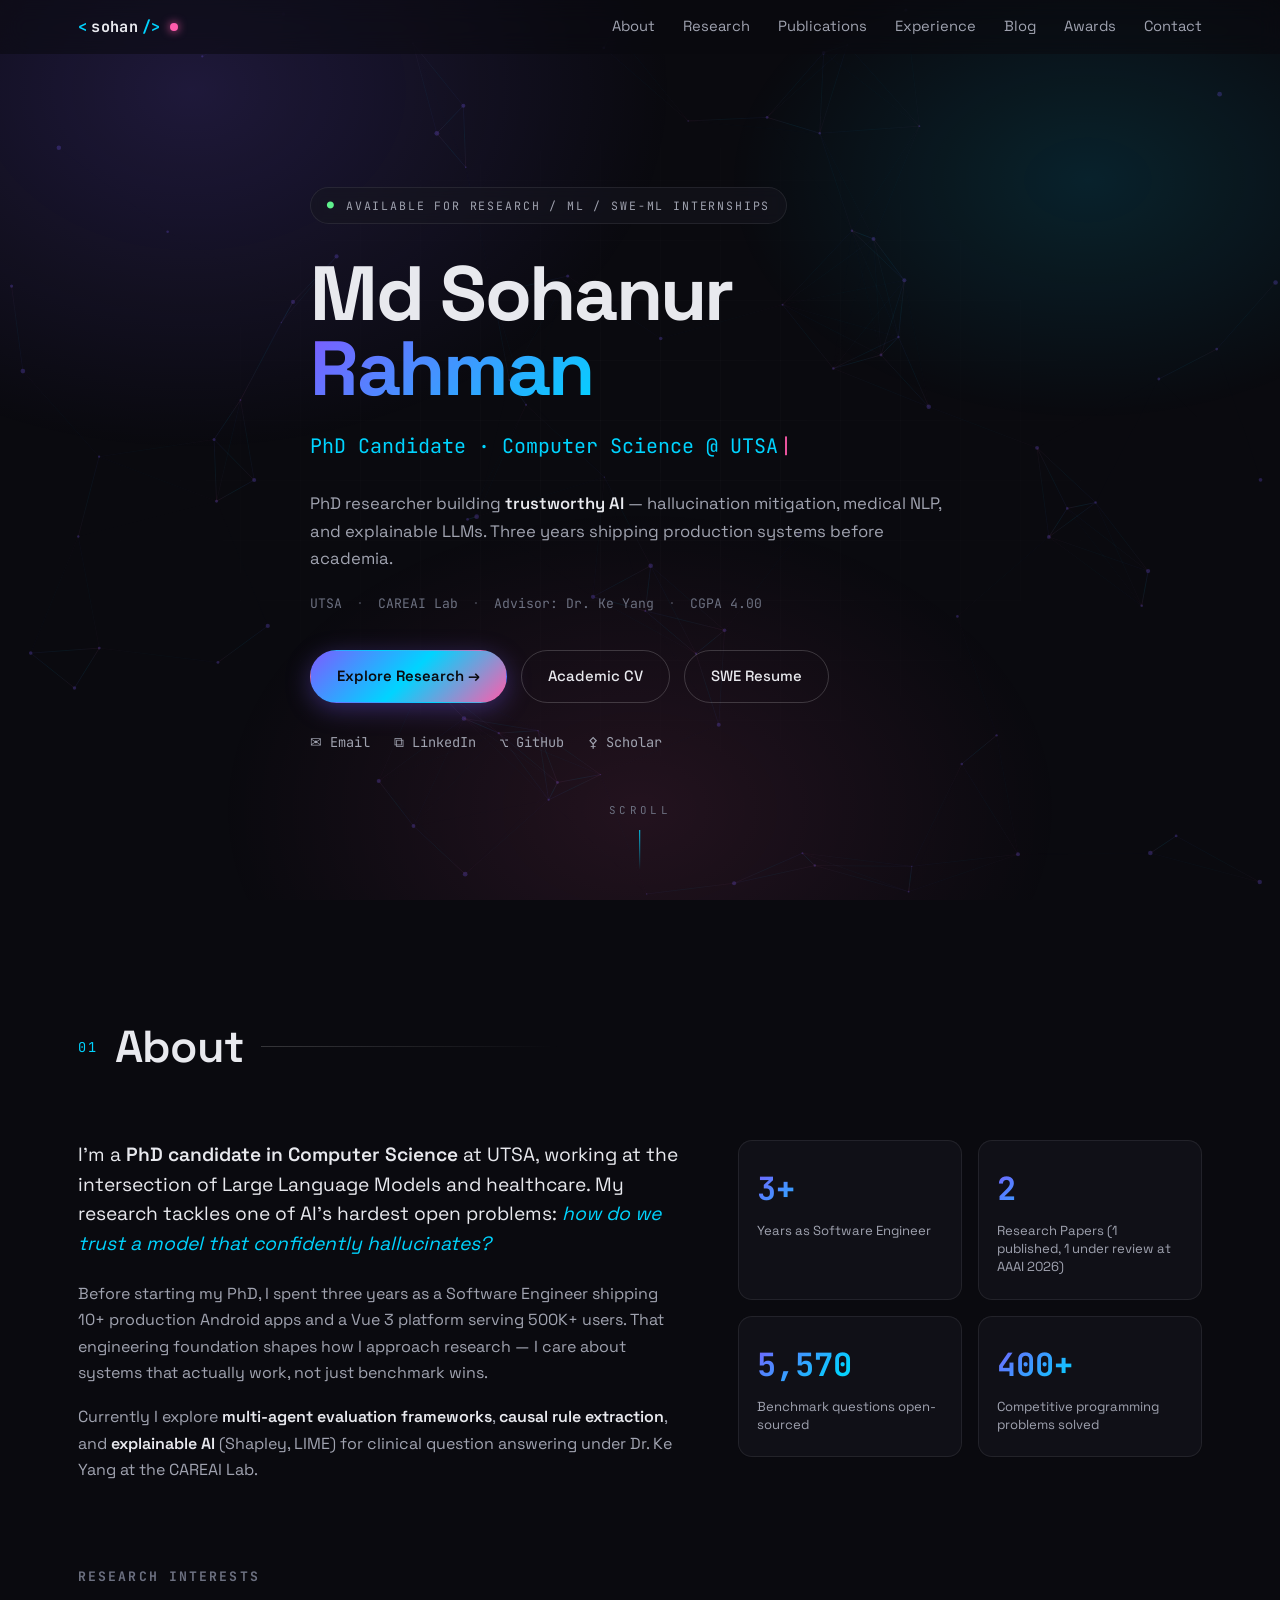
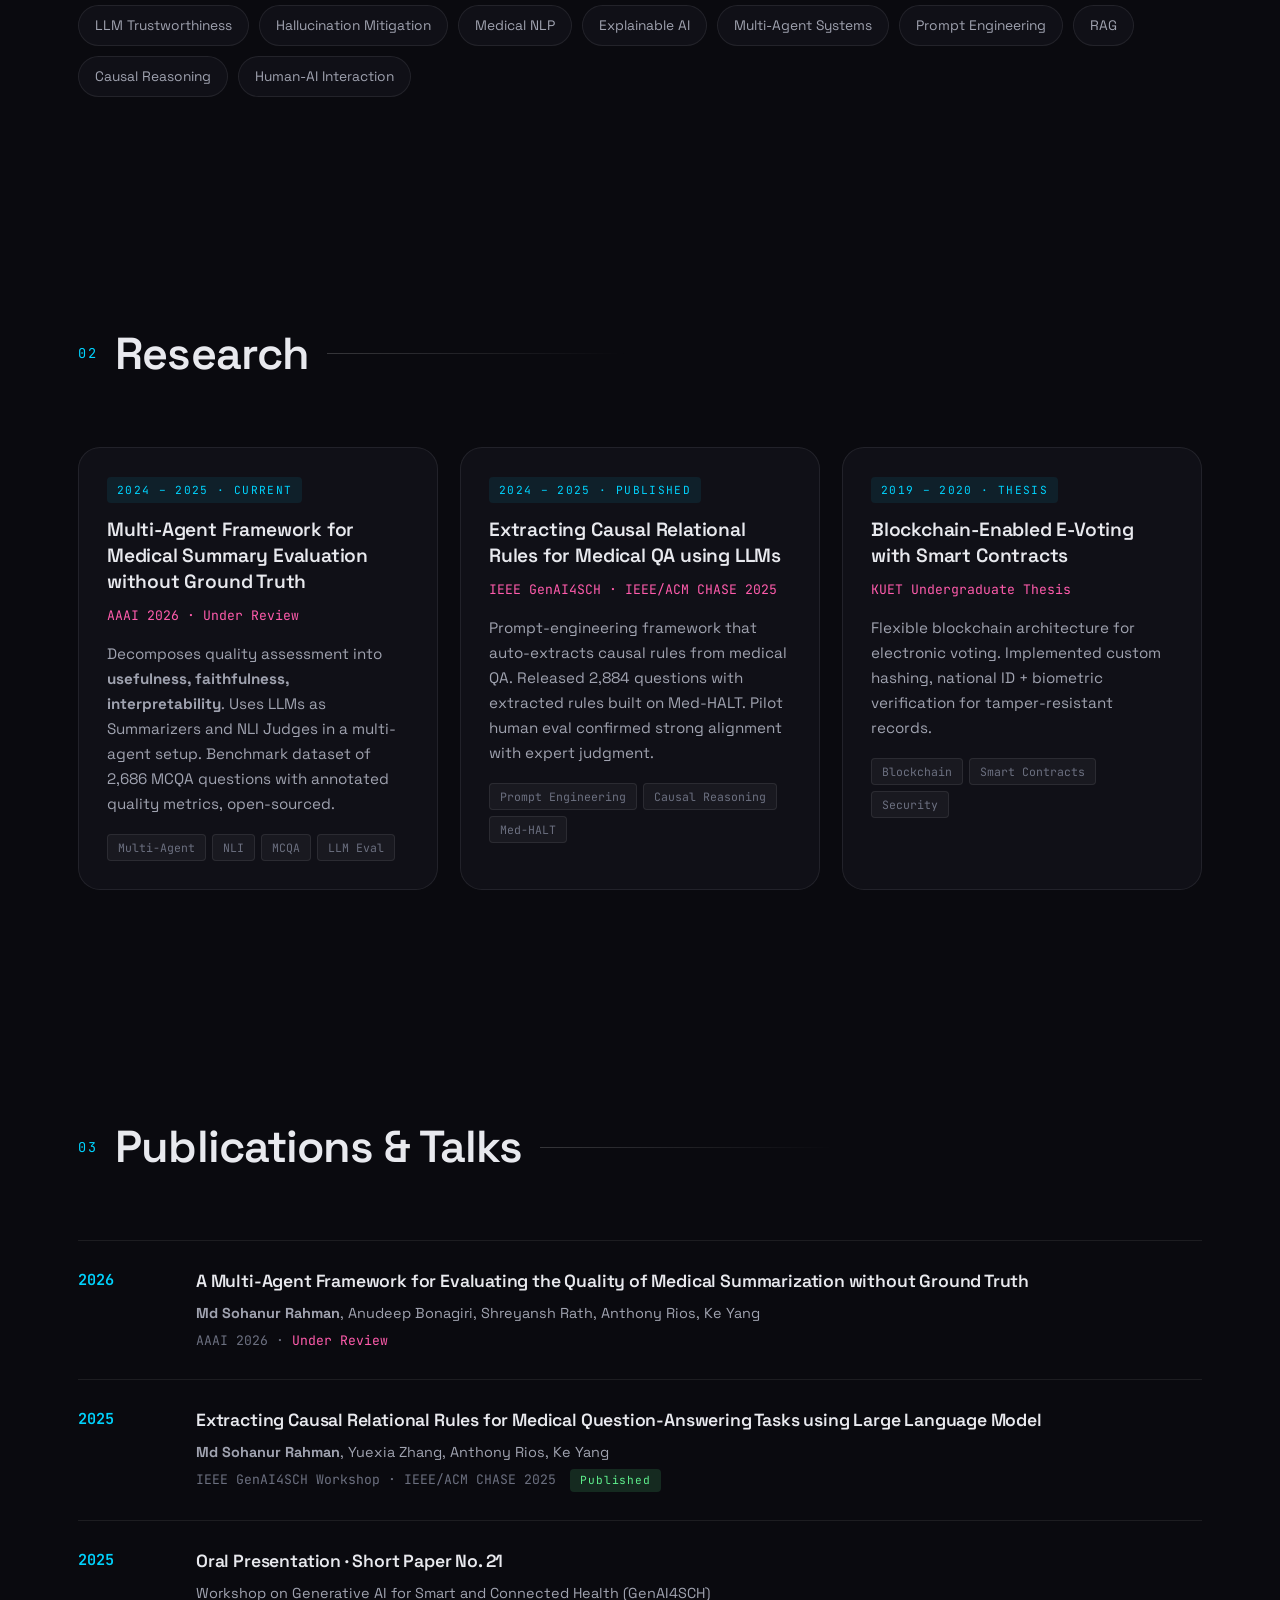
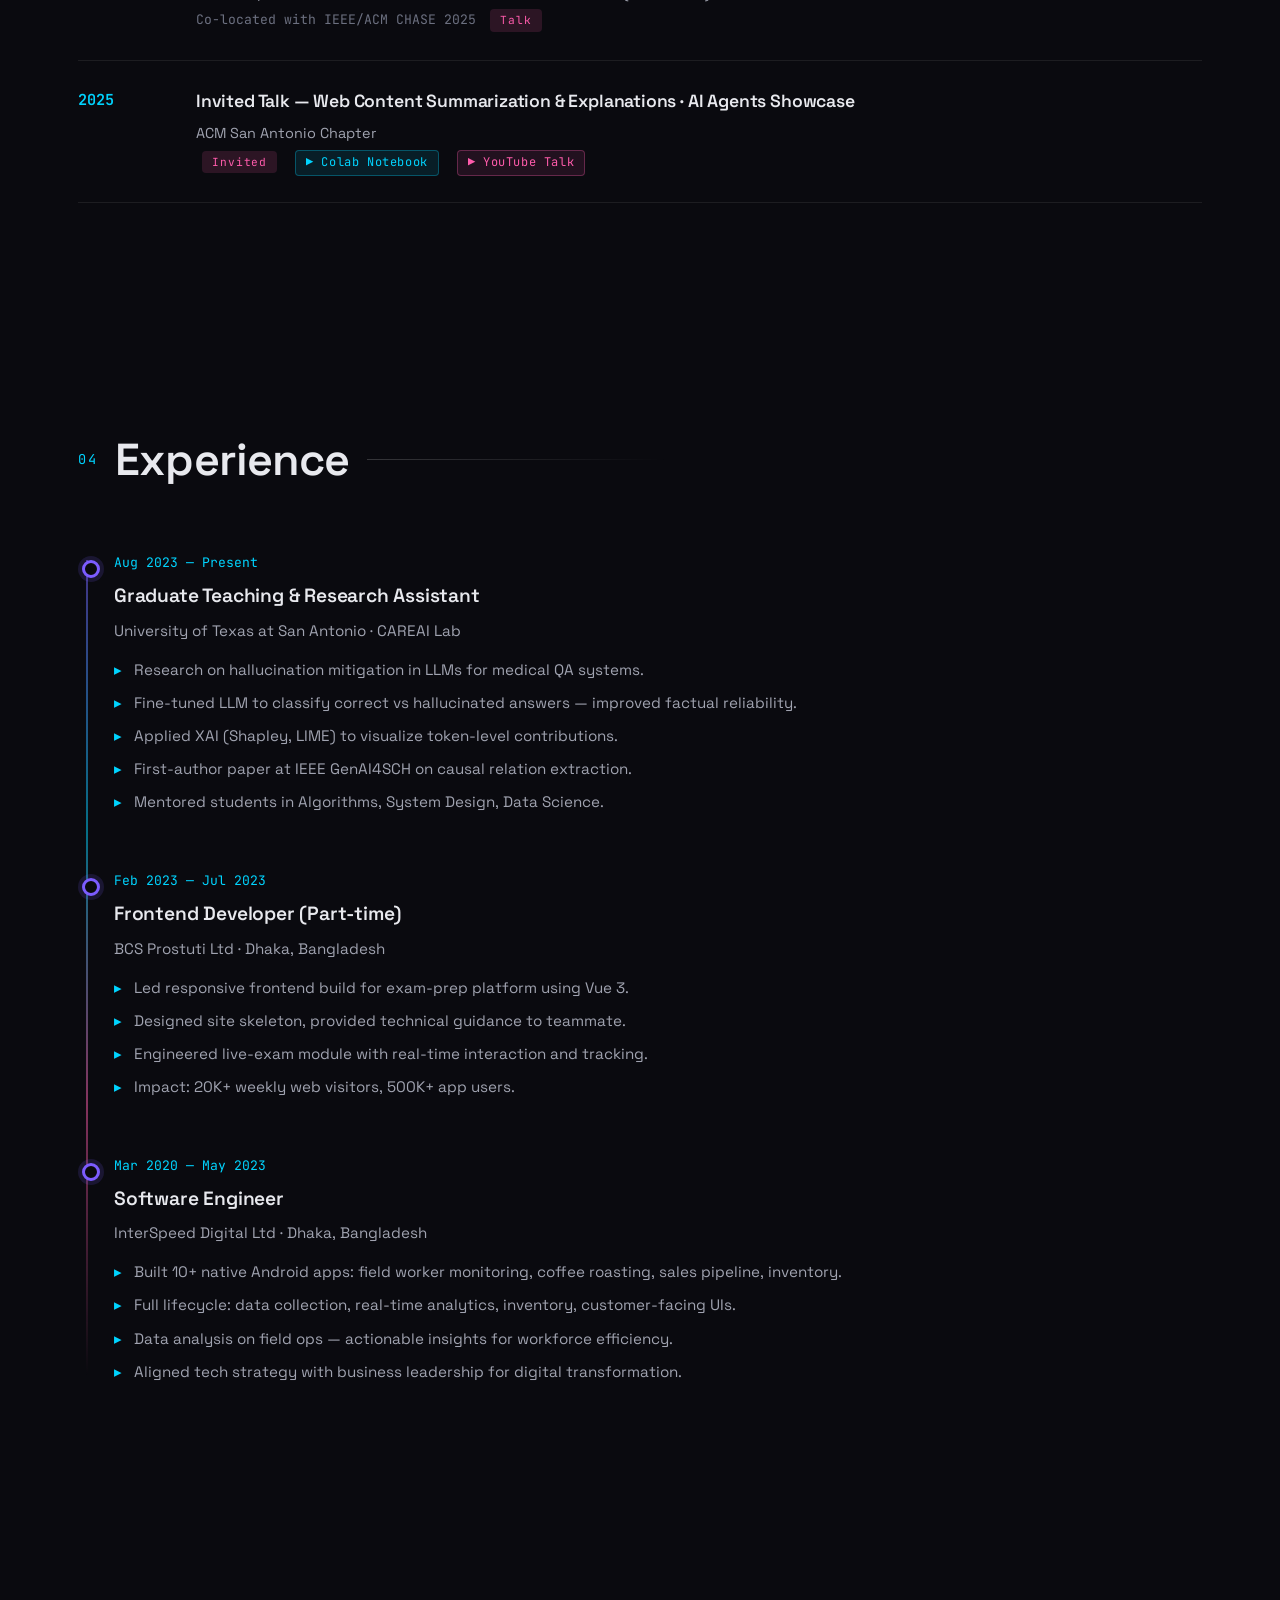
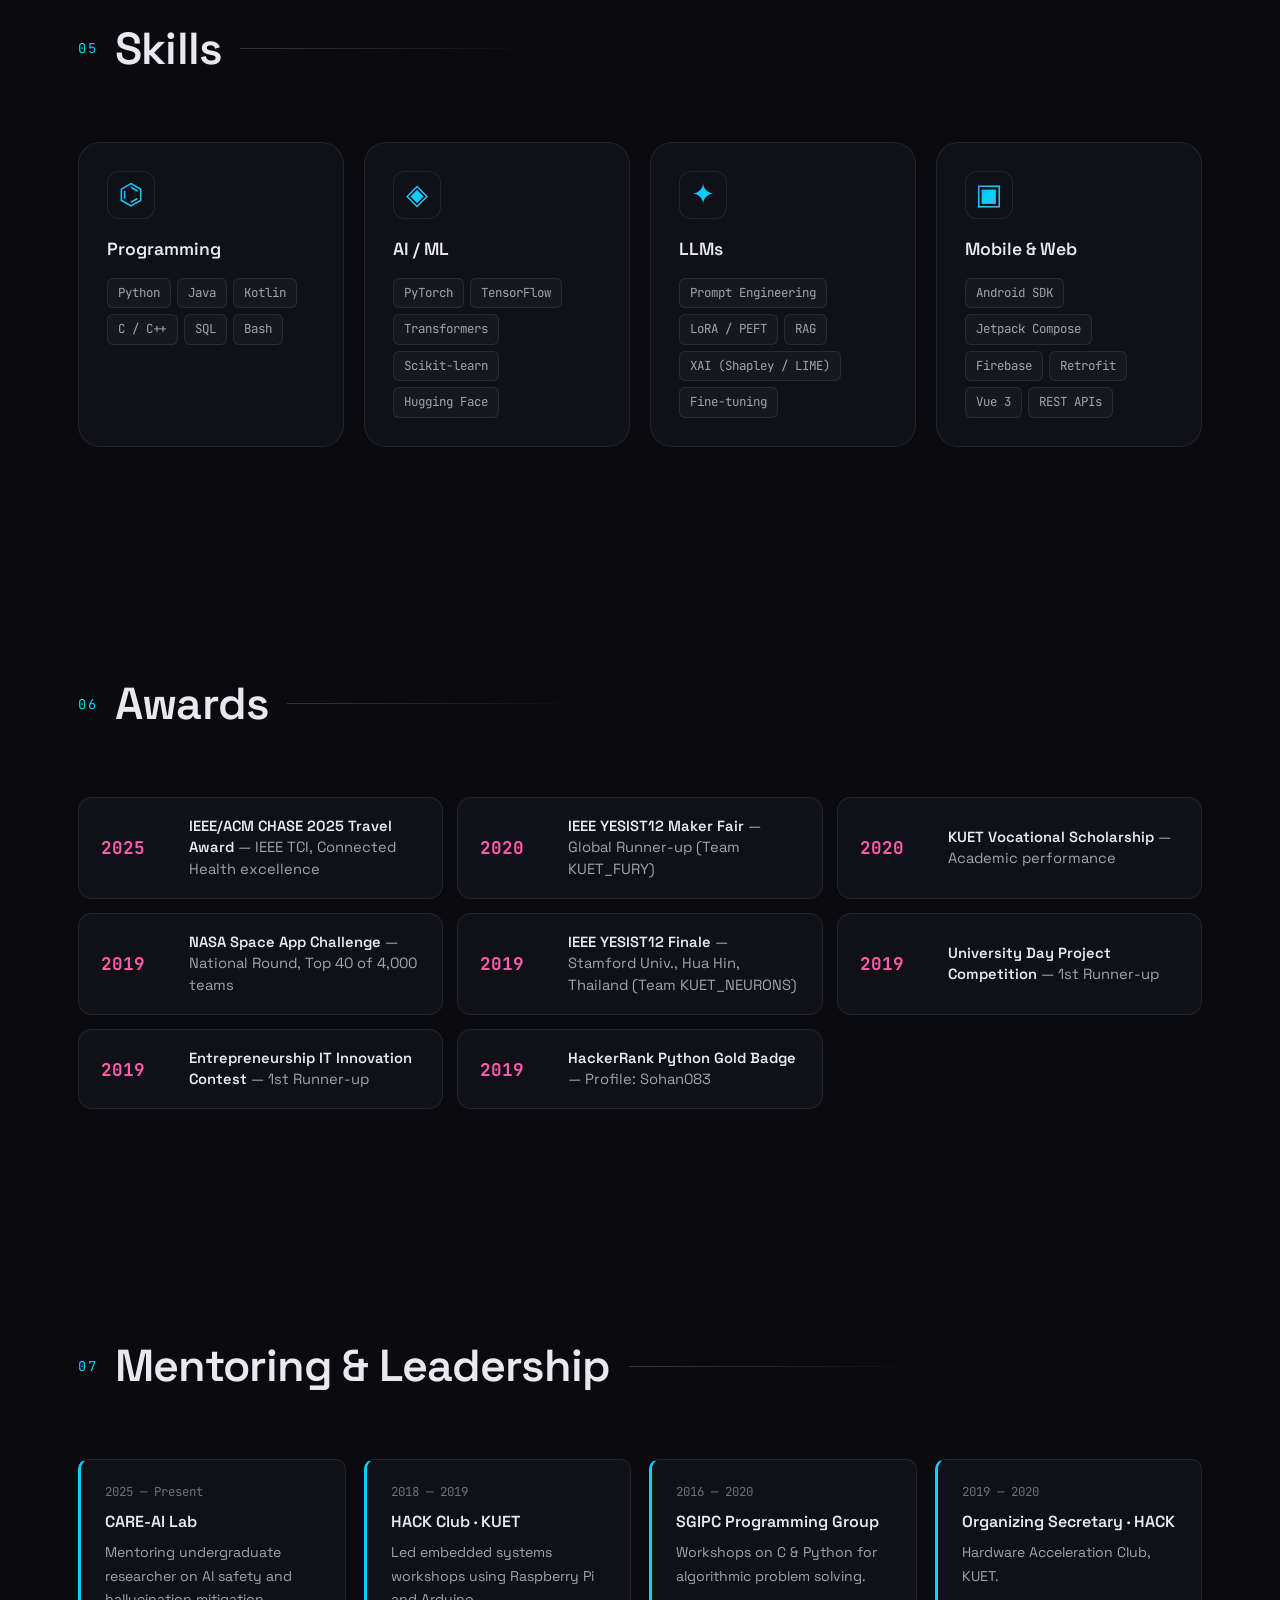
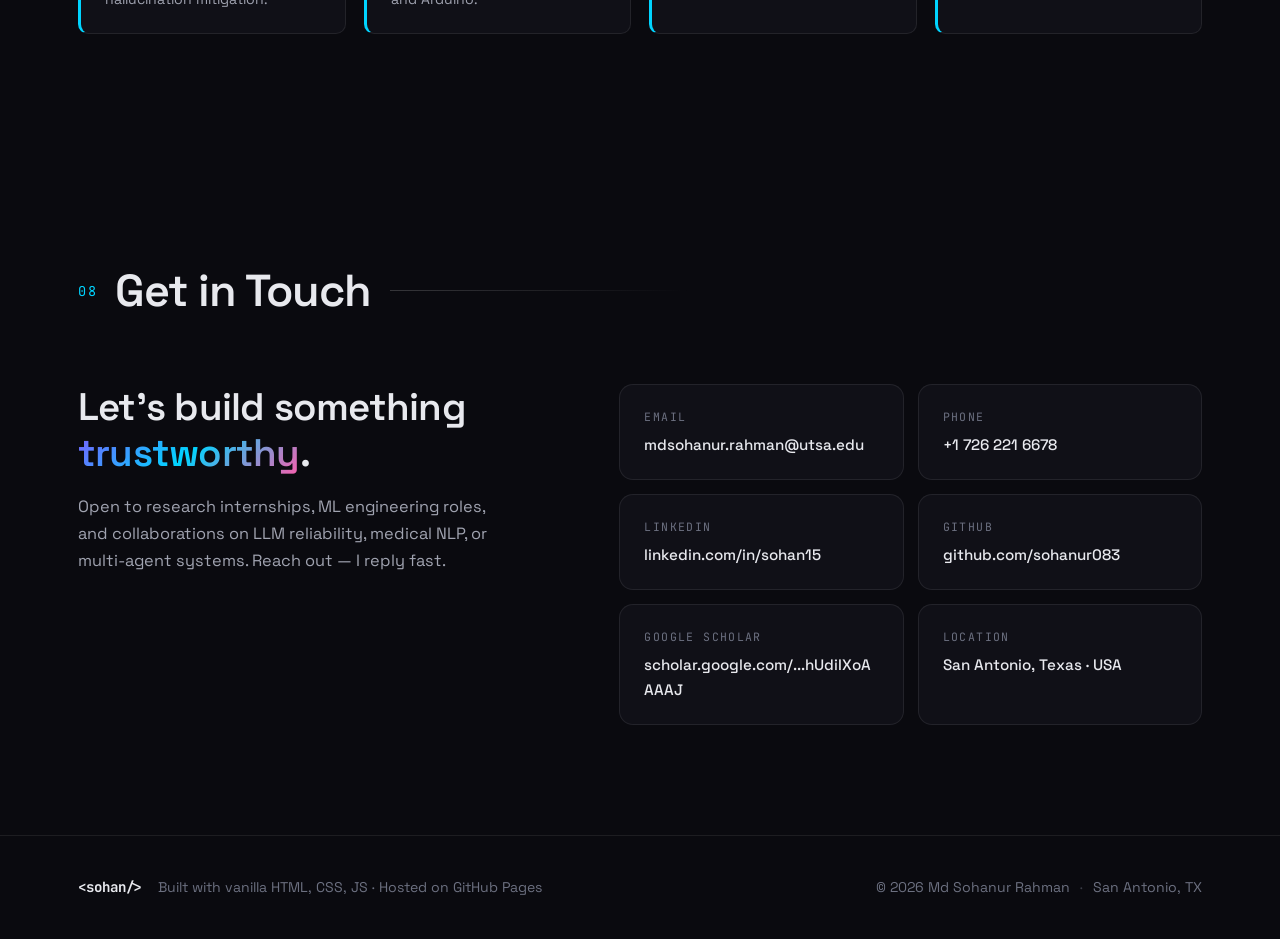
==== index.html @ 0851b802 "Initial personal site: research, publications, interactive blog (AI/ML/LLM/XAI/Transformer/Fine-tuni" ====
<!DOCTYPE html>
<html lang="en">
<head>
<meta charset="UTF-8" />
<meta name="viewport" content="width=device-width, initial-scale=1.0" />
<meta name="description" content="Md Sohanur Rahman — PhD CS Candidate at UTSA. Research on LLMs, hallucination mitigation, medical NLP, and Explainable AI." />
<meta name="author" content="Md Sohanur Rahman" />
<title>Md Sohanur Rahman · PhD Researcher in Trustworthy AI</title>
<link rel="preconnect" href="https://fonts.googleapis.com">
<link rel="preconnect" href="https://fonts.gstatic.com" crossorigin>
<link href="https://fonts.googleapis.com/css2?family=JetBrains+Mono:wght@400;500;700&family=Space+Grotesk:wght@300;400;500;600;700&display=swap" rel="stylesheet">
<link rel="stylesheet" href="css/style.css" />
</head>
<body>

<canvas id="neural-bg"></canvas>

<nav class="nav">
  <div class="nav-inner">
    <a href="#top" class="logo">
      <span class="logo-bracket">&lt;</span>
      <span class="logo-name">sohan</span>
      <span class="logo-bracket">/&gt;</span>
      <span class="logo-dot"></span>
    </a>
    <ul class="nav-links">
      <li><a href="#about">About</a></li>
      <li><a href="#research">Research</a></li>
      <li><a href="#publications">Publications</a></li>
      <li><a href="#experience">Experience</a></li>
      <li><a href="blog/index.html">Blog</a></li>
      <li><a href="#awards">Awards</a></li>
      <li><a href="#contact">Contact</a></li>
    </ul>
    <button class="nav-burger" aria-label="Toggle menu">
      <span></span><span></span><span></span>
    </button>
  </div>
</nav>

<header id="top" class="hero">
  <div class="hero-grid"></div>
  <div class="container hero-content">
    <div class="hero-tag">
      <span class="blink">●</span> AVAILABLE FOR RESEARCH / ML / SWE-ML INTERNSHIPS
    </div>
    <h1 class="hero-title">
      <span class="line">Md Sohanur</span>
      <span class="line gradient-text">Rahman</span>
    </h1>
    <p class="hero-subtitle">
      <span id="typewriter"></span><span class="caret">|</span>
    </p>
    <p class="hero-desc">
      PhD researcher building <strong>trustworthy AI</strong> — hallucination mitigation, medical NLP,
      and explainable LLMs. Three years shipping production systems before academia.
    </p>
    <div class="hero-meta">
      <span>UTSA</span>
      <span class="dot">·</span>
      <span>CAREAI Lab</span>
      <span class="dot">·</span>
      <span>Advisor: Dr. Ke Yang</span>
      <span class="dot">·</span>
      <span>CGPA 4.00</span>
    </div>
    <div class="hero-cta">
      <a href="#research" class="btn btn-primary">Explore Research →</a>
      <a href="academic_cv - Md Sohanur Rahman.pdf" target="_blank" class="btn btn-ghost">Academic CV</a>
      <a href="se_resume.pdf" target="_blank" class="btn btn-ghost">SWE Resume</a>
    </div>
    <div class="hero-socials">
      <a href="mailto:mdsohanur.rahman@utsa.edu" aria-label="Email">✉ Email</a>
      <a href="https://www.linkedin.com/in/sohan15" target="_blank" rel="noopener">⧉ LinkedIn</a>
      <a href="https://github.com/sohanur083" target="_blank" rel="noopener">⌥ GitHub</a>
      <a href="https://scholar.google.com/citations?user=hUdiIXoAAAAJ&hl=en" target="_blank" rel="noopener">⚴ Scholar</a>
    </div>
  </div>
  <div class="scroll-hint">
    <span>scroll</span>
    <div class="scroll-line"></div>
  </div>
</header>

<section id="about" class="section reveal">
  <div class="container">
    <div class="section-head">
      <span class="section-num">01</span>
      <h2>About</h2>
      <div class="section-line"></div>
    </div>
    <div class="about-grid">
      <div class="about-text">
        <p class="lead">
          I'm a <strong>PhD candidate in Computer Science</strong> at UTSA, working at the intersection of
          Large Language Models and healthcare. My research tackles one of AI's hardest open problems:
          <em>how do we trust a model that confidently hallucinates?</em>
        </p>
        <p>
          Before starting my PhD, I spent three years as a Software Engineer shipping 10+ production
          Android apps and a Vue 3 platform serving 500K+ users. That engineering foundation shapes how
          I approach research — I care about systems that actually work, not just benchmark wins.
        </p>
        <p>
          Currently I explore <strong>multi-agent evaluation frameworks</strong>, <strong>causal rule
          extraction</strong>, and <strong>explainable AI</strong> (Shapley, LIME) for clinical
          question answering under Dr. Ke Yang at the CAREAI Lab.
        </p>
      </div>
      <div class="about-sidebar">
        <div class="fact-card">
          <div class="fact-num">3+</div>
          <div class="fact-label">Years as Software Engineer</div>
        </div>
        <div class="fact-card">
          <div class="fact-num">2</div>
          <div class="fact-label">Research Papers (1 published, 1 under review at AAAI 2026)</div>
        </div>
        <div class="fact-card">
          <div class="fact-num">5,570</div>
          <div class="fact-label">Benchmark questions open-sourced</div>
        </div>
        <div class="fact-card">
          <div class="fact-num">400+</div>
          <div class="fact-label">Competitive programming problems solved</div>
        </div>
      </div>
    </div>

    <div class="interests">
      <h3 class="mini-head">Research Interests</h3>
      <div class="chip-row">
        <span class="chip">LLM Trustworthiness</span>
        <span class="chip">Hallucination Mitigation</span>
        <span class="chip">Medical NLP</span>
        <span class="chip">Explainable AI</span>
        <span class="chip">Multi-Agent Systems</span>
        <span class="chip">Prompt Engineering</span>
        <span class="chip">RAG</span>
        <span class="chip">Causal Reasoning</span>
        <span class="chip">Human-AI Interaction</span>
      </div>
    </div>
  </div>
</section>

<section id="research" class="section reveal">
  <div class="container">
    <div class="section-head">
      <span class="section-num">02</span>
      <h2>Research</h2>
      <div class="section-line"></div>
    </div>

    <div class="research-grid">
      <!--
        ADD NEW RESEARCH: copy the <article class="research-card">...</article> block below.
        Edit: tag date, h3 title, venue, paragraph, stack tags. Paste above this comment.
      -->
      <article class="research-card">
        <div class="research-tag">2024 – 2025 · CURRENT</div>
        <h3>Multi-Agent Framework for Medical Summary Evaluation without Ground Truth</h3>
        <p class="venue">AAAI 2026 · Under Review</p>
        <p>
          Decomposes quality assessment into <strong>usefulness, faithfulness, interpretability</strong>.
          Uses LLMs as Summarizers and NLI Judges in a multi-agent setup. Benchmark dataset of 2,686
          MCQA questions with annotated quality metrics, open-sourced.
        </p>
        <div class="research-stack">
          <span>Multi-Agent</span><span>NLI</span><span>MCQA</span><span>LLM Eval</span>
        </div>
      </article>

      <article class="research-card">
        <div class="research-tag">2024 – 2025 · PUBLISHED</div>
        <h3>Extracting Causal Relational Rules for Medical QA using LLMs</h3>
        <p class="venue">IEEE GenAI4SCH · IEEE/ACM CHASE 2025</p>
        <p>
          Prompt-engineering framework that auto-extracts causal rules from medical QA. Released
          2,884 questions with extracted rules built on Med-HALT. Pilot human eval confirmed strong
          alignment with expert judgment.
        </p>
        <div class="research-stack">
          <span>Prompt Engineering</span><span>Causal Reasoning</span><span>Med-HALT</span>
        </div>
      </article>

      <article class="research-card">
        <div class="research-tag">2019 – 2020 · THESIS</div>
        <h3>Blockchain-Enabled E-Voting with Smart Contracts</h3>
        <p class="venue">KUET Undergraduate Thesis</p>
        <p>
          Flexible blockchain architecture for electronic voting. Implemented custom hashing, national
          ID + biometric verification for tamper-resistant records.
        </p>
        <div class="research-stack">
          <span>Blockchain</span><span>Smart Contracts</span><span>Security</span>
        </div>
      </article>
    </div>
  </div>
</section>

<section id="publications" class="section reveal">
  <div class="container">
    <div class="section-head">
      <span class="section-num">03</span>
      <h2>Publications & Talks</h2>
      <div class="section-line"></div>
    </div>

    <div class="pub-list">
      <!--
        ADD NEW PUBLICATION: copy one <div class="pub">...</div> block.
        Edit year, h4 title, authors, venue. Place newest on top.
      -->
      <div class="pub">
        <div class="pub-year">2026</div>
        <div class="pub-body">
          <h4>A Multi-Agent Framework for Evaluating the Quality of Medical Summarization without Ground Truth</h4>
          <p class="pub-authors"><strong>Md Sohanur Rahman</strong>, Anudeep Bonagiri, Shreyansh Rath, Anthony Rios, Ke Yang</p>
          <p class="pub-venue">AAAI 2026 · <em>Under Review</em></p>
        </div>
      </div>

      <div class="pub">
        <div class="pub-year">2025</div>
        <div class="pub-body">
          <h4>Extracting Causal Relational Rules for Medical Question-Answering Tasks using Large Language Model</h4>
          <p class="pub-authors"><strong>Md Sohanur Rahman</strong>, Yuexia Zhang, Anthony Rios, Ke Yang</p>
          <p class="pub-venue">IEEE GenAI4SCH Workshop · IEEE/ACM CHASE 2025 <span class="pub-badge">Published</span></p>
        </div>
      </div>

      <div class="pub">
        <div class="pub-year">2025</div>
        <div class="pub-body">
          <h4>Oral Presentation · Short Paper No. 21</h4>
          <p class="pub-authors">Workshop on Generative AI for Smart and Connected Health (GenAI4SCH)</p>
          <p class="pub-venue">Co-located with IEEE/ACM CHASE 2025 <span class="pub-badge alt">Talk</span></p>
        </div>
      </div>

      <div class="pub">
        <div class="pub-year">2025</div>
        <div class="pub-body">
          <h4>Invited Talk — Web Content Summarization & Explanations · AI Agents Showcase</h4>
          <p class="pub-authors">ACM San Antonio Chapter</p>
          <p class="pub-venue">
            <span class="pub-badge alt">Invited</span>
            <a class="pub-link" href="https://colab.research.google.com/drive/1cd78sAT8z_txZH6opYCcENwcsjJlWr4J" target="_blank" rel="noopener">▶ Colab Notebook</a>
            <a class="pub-link yt" href="https://www.youtube.com/watch?v=3R1-hF6TL5s" target="_blank" rel="noopener">▶ YouTube Talk</a>
          </p>
        </div>
      </div>
    </div>
  </div>
</section>

<section id="experience" class="section reveal">
  <div class="container">
    <div class="section-head">
      <span class="section-num">04</span>
      <h2>Experience</h2>
      <div class="section-line"></div>
    </div>

    <div class="timeline">
      <div class="tl-item">
        <div class="tl-dot"></div>
        <div class="tl-content">
          <div class="tl-date">Aug 2023 — Present</div>
          <h3>Graduate Teaching & Research Assistant</h3>
          <p class="tl-org">University of Texas at San Antonio · CAREAI Lab</p>
          <ul>
            <li>Research on hallucination mitigation in LLMs for medical QA systems.</li>
            <li>Fine-tuned LLM to classify correct vs hallucinated answers — improved factual reliability.</li>
            <li>Applied XAI (Shapley, LIME) to visualize token-level contributions.</li>
            <li>First-author paper at IEEE GenAI4SCH on causal relation extraction.</li>
            <li>Mentored students in Algorithms, System Design, Data Science.</li>
          </ul>
        </div>
      </div>

      <div class="tl-item">
        <div class="tl-dot"></div>
        <div class="tl-content">
          <div class="tl-date">Feb 2023 — Jul 2023</div>
          <h3>Frontend Developer (Part-time)</h3>
          <p class="tl-org">BCS Prostuti Ltd · Dhaka, Bangladesh</p>
          <ul>
            <li>Led responsive frontend build for exam-prep platform using Vue 3.</li>
            <li>Designed site skeleton, provided technical guidance to teammate.</li>
            <li>Engineered live-exam module with real-time interaction and tracking.</li>
            <li>Impact: 20K+ weekly web visitors, 500K+ app users.</li>
          </ul>
        </div>
      </div>

      <div class="tl-item">
        <div class="tl-dot"></div>
        <div class="tl-content">
          <div class="tl-date">Mar 2020 — May 2023</div>
          <h3>Software Engineer</h3>
          <p class="tl-org">InterSpeed Digital Ltd · Dhaka, Bangladesh</p>
          <ul>
            <li>Built 10+ native Android apps: field worker monitoring, coffee roasting, sales pipeline, inventory.</li>
            <li>Full lifecycle: data collection, real-time analytics, inventory, customer-facing UIs.</li>
            <li>Data analysis on field ops — actionable insights for workforce efficiency.</li>
            <li>Aligned tech strategy with business leadership for digital transformation.</li>
          </ul>
        </div>
      </div>
    </div>
  </div>
</section>

<section id="skills" class="section reveal">
  <div class="container">
    <div class="section-head">
      <span class="section-num">05</span>
      <h2>Skills</h2>
      <div class="section-line"></div>
    </div>

    <div class="skills-grid">
      <div class="skill-card">
        <div class="skill-icon">⌬</div>
        <h3>Programming</h3>
        <div class="skill-chips">
          <span>Python</span><span>Java</span><span>Kotlin</span>
          <span>C / C++</span><span>SQL</span><span>Bash</span>
        </div>
      </div>
      <div class="skill-card">
        <div class="skill-icon">◈</div>
        <h3>AI / ML</h3>
        <div class="skill-chips">
          <span>PyTorch</span><span>TensorFlow</span><span>Transformers</span>
          <span>Scikit-learn</span><span>Hugging Face</span>
        </div>
      </div>
      <div class="skill-card">
        <div class="skill-icon">✦</div>
        <h3>LLMs</h3>
        <div class="skill-chips">
          <span>Prompt Engineering</span><span>LoRA / PEFT</span>
          <span>RAG</span><span>XAI (Shapley / LIME)</span><span>Fine-tuning</span>
        </div>
      </div>
      <div class="skill-card">
        <div class="skill-icon">▣</div>
        <h3>Mobile & Web</h3>
        <div class="skill-chips">
          <span>Android SDK</span><span>Jetpack Compose</span><span>Firebase</span>
          <span>Retrofit</span><span>Vue 3</span><span>REST APIs</span>
        </div>
      </div>
    </div>
  </div>
</section>

<section id="awards" class="section reveal">
  <div class="container">
    <div class="section-head">
      <span class="section-num">06</span>
      <h2>Awards</h2>
      <div class="section-line"></div>
    </div>

    <div class="awards-grid">
      <!-- ADD NEW AWARD: copy one <div class="award">...</div> block. -->
      <div class="award"><span class="award-year">2025</span><p><strong>IEEE/ACM CHASE 2025 Travel Award</strong> — IEEE TCI, Connected Health excellence</p></div>
      <div class="award"><span class="award-year">2020</span><p><strong>IEEE YESIST12 Maker Fair</strong> — Global Runner-up (Team KUET_FURY)</p></div>
      <div class="award"><span class="award-year">2020</span><p><strong>KUET Vocational Scholarship</strong> — Academic performance</p></div>
      <div class="award"><span class="award-year">2019</span><p><strong>NASA Space App Challenge</strong> — National Round, Top 40 of 4,000 teams</p></div>
      <div class="award"><span class="award-year">2019</span><p><strong>IEEE YESIST12 Finale</strong> — Stamford Univ., Hua Hin, Thailand (Team KUET_NEURONS)</p></div>
      <div class="award"><span class="award-year">2019</span><p><strong>University Day Project Competition</strong> — 1st Runner-up</p></div>
      <div class="award"><span class="award-year">2019</span><p><strong>Entrepreneurship IT Innovation Contest</strong> — 1st Runner-up</p></div>
      <div class="award"><span class="award-year">2019</span><p><strong>HackerRank Python Gold Badge</strong> — Profile: Sohan083</p></div>
    </div>
  </div>
</section>

<section id="mentoring" class="section reveal">
  <div class="container">
    <div class="section-head">
      <span class="section-num">07</span>
      <h2>Mentoring & Leadership</h2>
      <div class="section-line"></div>
    </div>
    <div class="mentor-grid">
      <div class="mentor-card">
        <div class="mentor-date">2025 — Present</div>
        <h4>CARE-AI Lab</h4>
        <p>Mentoring undergraduate researcher on AI safety and hallucination mitigation.</p>
      </div>
      <div class="mentor-card">
        <div class="mentor-date">2018 — 2019</div>
        <h4>HACK Club · KUET</h4>
        <p>Led embedded systems workshops using Raspberry Pi and Arduino.</p>
      </div>
      <div class="mentor-card">
        <div class="mentor-date">2016 — 2020</div>
        <h4>SGIPC Programming Group</h4>
        <p>Workshops on C & Python for algorithmic problem solving.</p>
      </div>
      <div class="mentor-card">
        <div class="mentor-date">2019 — 2020</div>
        <h4>Organizing Secretary · HACK</h4>
        <p>Hardware Acceleration Club, KUET.</p>
      </div>
    </div>
  </div>
</section>

<section id="contact" class="section reveal">
  <div class="container">
    <div class="section-head">
      <span class="section-num">08</span>
      <h2>Get in Touch</h2>
      <div class="section-line"></div>
    </div>

    <div class="contact-wrap">
      <div class="contact-lead">
        <h3>Let's build something <span class="gradient-text">trustworthy</span>.</h3>
        <p>
          Open to research internships, ML engineering roles, and collaborations on LLM reliability,
          medical NLP, or multi-agent systems. Reach out — I reply fast.
        </p>
      </div>
      <div class="contact-cards">
        <a href="mailto:mdsohanur.rahman@utsa.edu" class="contact-card">
          <div class="cc-label">Email</div>
          <div class="cc-value">mdsohanur.rahman@utsa.edu</div>
        </a>
        <a href="tel:+17262216678" class="contact-card">
          <div class="cc-label">Phone</div>
          <div class="cc-value">+1 726 221 6678</div>
        </a>
        <a href="https://www.linkedin.com/in/sohan15" target="_blank" rel="noopener" class="contact-card">
          <div class="cc-label">LinkedIn</div>
          <div class="cc-value">linkedin.com/in/sohan15</div>
        </a>
        <a href="https://github.com/sohanur083" target="_blank" rel="noopener" class="contact-card">
          <div class="cc-label">GitHub</div>
          <div class="cc-value">github.com/sohanur083</div>
        </a>
        <a href="https://scholar.google.com/citations?user=hUdiIXoAAAAJ&hl=en" target="_blank" rel="noopener" class="contact-card">
          <div class="cc-label">Google Scholar</div>
          <div class="cc-value">scholar.google.com/...hUdiIXoAAAAJ</div>
        </a>
        <div class="contact-card">
          <div class="cc-label">Location</div>
          <div class="cc-value">San Antonio, Texas · USA</div>
        </div>
      </div>
    </div>
  </div>
</section>

<footer class="footer">
  <div class="container footer-inner">
    <div>
      <span class="footer-logo">&lt;sohan/&gt;</span>
      <p>Built with vanilla HTML, CSS, JS · Hosted on GitHub Pages</p>
    </div>
    <div class="footer-meta">
      <span>© <span id="year"></span> Md Sohanur Rahman</span>
      <span class="dot">·</span>
      <span>San Antonio, TX</span>
    </div>
  </div>
</footer>

<script src="js/main.js"></script>
</body>
</html>
---- css/style.css ----
/* ==============================
   Md Sohanur Rahman — Personal Site
   Modern PhD / Research portfolio
   ============================== */

:root {
  --bg: #0a0a0f;
  --bg-2: #0f0f17;
  --surface: rgba(22, 22, 32, 0.55);
  --border: rgba(255, 255, 255, 0.08);
  --border-strong: rgba(255, 255, 255, 0.18);
  --text: #e8e9ee;
  --text-dim: #a0a3b0;
  --text-muted: #6c7080;

  --accent: #7c5cff;
  --accent-2: #00d4ff;
  --accent-3: #ff5cac;

  --grad: linear-gradient(135deg, #7c5cff 0%, #00d4ff 50%, #ff5cac 100%);
  --grad-soft: linear-gradient(135deg, rgba(124,92,255,0.14), rgba(0,212,255,0.10), rgba(255,92,172,0.12));

  --radius: 14px;
  --radius-lg: 22px;

  --font-sans: 'Space Grotesk', system-ui, -apple-system, Segoe UI, sans-serif;
  --font-mono: 'JetBrains Mono', ui-monospace, Consolas, monospace;
}

* { box-sizing: border-box; margin: 0; padding: 0; }

html { scroll-behavior: smooth; }

body {
  font-family: var(--font-sans);
  background: var(--bg);
  color: var(--text);
  line-height: 1.65;
  -webkit-font-smoothing: antialiased;
  overflow-x: hidden;
  position: relative;
}

body::before {
  content: "";
  position: fixed;
  inset: 0;
  background:
    radial-gradient(800px 600px at 15% 10%, rgba(124,92,255,0.18), transparent 60%),
    radial-gradient(600px 400px at 85% 20%, rgba(0,212,255,0.12), transparent 60%),
    radial-gradient(700px 500px at 50% 90%, rgba(255,92,172,0.10), transparent 60%);
  z-index: -2;
  pointer-events: none;
}

#neural-bg {
  position: fixed;
  inset: 0;
  z-index: -1;
  opacity: 0.45;
  pointer-events: none;
}

a { color: inherit; text-decoration: none; transition: color .2s ease; }
a:hover { color: var(--accent-2); }

img { max-width: 100%; display: block; }

.container { max-width: 1180px; margin: 0 auto; padding: 0 28px; }

.gradient-text {
  background: var(--grad);
  -webkit-background-clip: text;
  background-clip: text;
  -webkit-text-fill-color: transparent;
}

/* ==============================
   NAV
   ============================== */
.nav {
  position: fixed;
  top: 0; left: 0; right: 0;
  z-index: 100;
  padding: 14px 0;
  backdrop-filter: blur(12px);
  -webkit-backdrop-filter: blur(12px);
  background: rgba(10, 10, 15, 0.55);
  border-bottom: 1px solid transparent;
  transition: border-color .3s ease, background .3s ease;
}
.nav.scrolled {
  background: rgba(10, 10, 15, 0.82);
  border-bottom-color: var(--border);
}
.nav-inner {
  max-width: 1180px; margin: 0 auto; padding: 0 28px;
  display: flex; align-items: center; justify-content: space-between;
}
.logo {
  font-family: var(--font-mono);
  font-weight: 700;
  font-size: 0.95rem;
  letter-spacing: 0.02em;
  display: inline-flex; align-items: center; gap: 4px;
}
.logo-bracket { color: var(--accent-2); }
.logo-name { color: var(--text); }
.logo-dot {
  width: 8px; height: 8px; border-radius: 50%;
  background: var(--accent-3);
  margin-left: 6px;
  box-shadow: 0 0 10px var(--accent-3);
  animation: pulse 2s infinite ease-in-out;
}
@keyframes pulse { 0%,100%{opacity:1} 50%{opacity:.4} }

.nav-links {
  list-style: none;
  display: flex; gap: 28px;
  font-size: 0.92rem;
}
.nav-links a {
  color: var(--text-dim);
  position: relative;
  padding: 6px 0;
}
.nav-links a::after {
  content: "";
  position: absolute; bottom: 0; left: 0;
  width: 0; height: 2px;
  background: var(--grad);
  transition: width .3s ease;
}
.nav-links a:hover { color: var(--text); }
.nav-links a:hover::after { width: 100%; }

.nav-burger {
  display: none;
  background: transparent; border: 0;
  cursor: pointer;
  width: 36px; height: 36px;
  flex-direction: column; justify-content: center; gap: 5px;
  padding: 0 6px;
}
.nav-burger span {
  display: block; width: 24px; height: 2px;
  background: var(--text); border-radius: 2px;
  transition: transform .3s ease, opacity .3s ease;
}

/* ==============================
   HERO
   ============================== */
.hero {
  min-height: 100vh;
  position: relative;
  display: flex;
  align-items: center;
  padding: 120px 0 80px;
  overflow: hidden;
}

.hero-grid {
  position: absolute; inset: 0;
  background-image:
    linear-gradient(rgba(255,255,255,0.025) 1px, transparent 1px),
    linear-gradient(90deg, rgba(255,255,255,0.025) 1px, transparent 1px);
  background-size: 60px 60px;
  mask-image: radial-gradient(ellipse at center, rgba(0,0,0,0.8), transparent 70%);
  -webkit-mask-image: radial-gradient(ellipse at center, rgba(0,0,0,0.8), transparent 70%);
  pointer-events: none;
  z-index: -1;
}

.hero-content { position: relative; z-index: 2; }

.hero-tag {
  display: inline-flex; align-items: center; gap: 10px;
  font-family: var(--font-mono);
  font-size: 0.72rem;
  letter-spacing: 0.16em;
  text-transform: uppercase;
  color: var(--text-dim);
  padding: 8px 16px;
  border: 1px solid var(--border);
  border-radius: 999px;
  background: var(--surface);
  backdrop-filter: blur(6px);
  margin-bottom: 32px;
}
.blink {
  color: #5ff08d; font-size: 0.7rem;
  animation: blink 1.6s infinite;
}
@keyframes blink { 0%,100% {opacity:1} 50% {opacity:.3} }

.hero-title {
  font-size: clamp(2.2rem, 6vw, 5.2rem);
  font-weight: 700;
  line-height: 0.98;
  letter-spacing: -0.03em;
  margin-bottom: 24px;
}
.hero-title .line {
  display: block;
  overflow: hidden;
}

.hero-subtitle {
  font-family: var(--font-mono);
  font-size: clamp(1rem, 2vw, 1.25rem);
  color: var(--accent-2);
  margin-bottom: 24px;
  min-height: 1.8em;
}
.caret {
  color: var(--accent-3);
  animation: caret 1.1s step-end infinite;
  margin-left: 2px;
}
@keyframes caret { 50% { opacity: 0; } }

.hero-desc {
  font-size: clamp(1rem, 1.3vw, 1.15rem);
  color: var(--text-dim);
  max-width: 660px;
  margin-bottom: 20px;
}
.hero-desc strong { color: var(--text); font-weight: 600; }

.hero-meta {
  display: flex; flex-wrap: wrap;
  gap: 10px 14px;
  font-family: var(--font-mono);
  font-size: 0.82rem;
  color: var(--text-muted);
  margin-bottom: 36px;
}
.hero-meta .dot { opacity: 0.5; }

.hero-cta {
  display: flex; flex-wrap: wrap; gap: 14px;
  margin-bottom: 28px;
}

.btn {
  display: inline-flex; align-items: center;
  padding: 13px 26px;
  border-radius: 999px;
  font-weight: 500;
  font-size: 0.93rem;
  border: 1px solid var(--border-strong);
  cursor: pointer;
  transition: all .25s ease;
  position: relative;
  overflow: hidden;
}
.btn-primary {
  background: var(--grad);
  border-color: transparent;
  color: #0a0a0f;
  font-weight: 600;
  box-shadow: 0 6px 24px rgba(124,92,255,0.35);
}
.btn-primary:hover {
  transform: translateY(-2px);
  box-shadow: 0 12px 34px rgba(124,92,255,0.5);
  color: #0a0a0f;
}
.btn-ghost {
  background: transparent;
  color: var(--text);
}
.btn-ghost:hover {
  border-color: var(--accent-2);
  background: rgba(0,212,255,0.08);
  color: var(--accent-2);
}

.hero-socials {
  display: flex; flex-wrap: wrap; gap: 24px;
  font-family: var(--font-mono);
  font-size: 0.85rem;
  color: var(--text-dim);
}
.hero-socials a:hover { color: var(--accent-2); }

.scroll-hint {
  position: absolute;
  bottom: 30px; left: 50%;
  transform: translateX(-50%);
  font-family: var(--font-mono);
  font-size: 0.68rem;
  letter-spacing: 0.3em;
  text-transform: uppercase;
  color: var(--text-muted);
  display: flex; flex-direction: column; align-items: center; gap: 10px;
}
.scroll-line {
  width: 1px; height: 40px;
  background: linear-gradient(to bottom, var(--accent-2), transparent);
  animation: scrollDown 2s infinite;
}
@keyframes scrollDown {
  0% { transform: scaleY(0); transform-origin: top; }
  50% { transform: scaleY(1); transform-origin: top; }
  51% { transform-origin: bottom; }
  100% { transform: scaleY(0); transform-origin: bottom; }
}

/* ==============================
   SECTIONS
   ============================== */
.section {
  padding: 110px 0;
  position: relative;
}
.section-head {
  display: flex; align-items: center; gap: 18px;
  margin-bottom: 56px;
}
.section-num {
  font-family: var(--font-mono);
  color: var(--accent-2);
  font-size: 0.85rem;
  letter-spacing: 0.12em;
}
.section-head h2 {
  font-size: clamp(1.8rem, 3.8vw, 2.8rem);
  font-weight: 600;
  letter-spacing: -0.02em;
}
.section-line {
  flex: 1; height: 1px;
  background: linear-gradient(to right, var(--border-strong), transparent);
  max-width: 300px;
}

.reveal {
  opacity: 0;
  transform: translateY(40px);
  transition: opacity .8s ease, transform .8s ease;
}
.reveal.visible {
  opacity: 1;
  transform: translateY(0);
}

/* ABOUT */
.about-grid {
  display: grid;
  grid-template-columns: 1.3fr 1fr;
  gap: 56px;
  margin-bottom: 64px;
}
.about-text .lead {
  font-size: 1.2rem;
  color: var(--text);
  margin-bottom: 22px;
  line-height: 1.55;
}
.about-text p {
  color: var(--text-dim);
  margin-bottom: 18px;
}
.about-text strong { color: var(--text); font-weight: 600; }
.about-text em { color: var(--accent-2); font-style: italic; }

.about-sidebar {
  display: grid;
  grid-template-columns: 1fr 1fr;
  gap: 16px;
  align-self: start;
}
.fact-card {
  background: var(--surface);
  border: 1px solid var(--border);
  border-radius: var(--radius);
  padding: 22px 18px;
  backdrop-filter: blur(10px);
  transition: transform .3s ease, border-color .3s ease;
}
.fact-card:hover {
  transform: translateY(-4px);
  border-color: var(--accent);
}
.fact-num {
  font-family: var(--font-mono);
  font-size: 2rem;
  font-weight: 700;
  background: var(--grad);
  -webkit-background-clip: text;
  background-clip: text;
  -webkit-text-fill-color: transparent;
  margin-bottom: 6px;
}
.fact-label {
  font-size: 0.82rem;
  color: var(--text-dim);
  line-height: 1.4;
}

.mini-head {
  font-size: 0.82rem;
  font-family: var(--font-mono);
  letter-spacing: 0.16em;
  text-transform: uppercase;
  color: var(--text-muted);
  margin-bottom: 18px;
}

.chip-row { display: flex; flex-wrap: wrap; gap: 10px; }
.chip {
  padding: 8px 16px;
  border-radius: 999px;
  background: var(--surface);
  border: 1px solid var(--border);
  font-size: 0.86rem;
  color: var(--text-dim);
  transition: all .25s ease;
  cursor: default;
}
.chip:hover {
  color: var(--text);
  border-color: var(--accent);
  background: rgba(124,92,255,0.12);
  transform: translateY(-2px);
}

/* RESEARCH */
.research-grid {
  display: grid;
  grid-template-columns: repeat(auto-fit, minmax(320px, 1fr));
  gap: 22px;
}
.research-card {
  background: var(--surface);
  border: 1px solid var(--border);
  border-radius: var(--radius-lg);
  padding: 28px;
  backdrop-filter: blur(10px);
  position: relative;
  transition: transform .3s ease, border-color .3s ease, box-shadow .3s ease;
  overflow: hidden;
}
.research-card::before {
  content: "";
  position: absolute; top: 0; left: 0; right: 0;
  height: 2px;
  background: var(--grad);
  opacity: 0;
  transition: opacity .3s ease;
}
.research-card:hover {
  transform: translateY(-6px);
  border-color: var(--border-strong);
  box-shadow: 0 20px 40px rgba(0,0,0,0.4);
}
.research-card:hover::before { opacity: 1; }

.research-tag {
  display: inline-block;
  font-family: var(--font-mono);
  font-size: 0.7rem;
  letter-spacing: 0.12em;
  color: var(--accent-2);
  margin-bottom: 14px;
  padding: 4px 10px;
  background: rgba(0,212,255,0.08);
  border-radius: 4px;
}
.research-card h3 {
  font-size: 1.2rem;
  font-weight: 600;
  line-height: 1.35;
  margin-bottom: 10px;
  letter-spacing: -0.01em;
}
.venue {
  font-family: var(--font-mono);
  font-size: 0.82rem;
  color: var(--accent-3);
  margin-bottom: 14px;
}
.research-card p:not(.venue) {
  color: var(--text-dim);
  font-size: 0.95rem;
  margin-bottom: 18px;
}
.research-stack {
  display: flex; flex-wrap: wrap; gap: 6px;
  margin-top: 16px;
}
.research-stack span {
  font-family: var(--font-mono);
  font-size: 0.72rem;
  padding: 3px 10px;
  background: rgba(255,255,255,0.04);
  border: 1px solid var(--border);
  border-radius: 4px;
  color: var(--text-muted);
}

/* PUBLICATIONS */
.pub-list { display: flex; flex-direction: column; gap: 2px; }
.pub {
  display: grid;
  grid-template-columns: 90px 1fr;
  gap: 28px;
  padding: 26px 0;
  border-top: 1px solid var(--border);
  transition: padding-left .3s ease;
}
.pub:last-child { border-bottom: 1px solid var(--border); }
.pub:hover { padding-left: 16px; }
.pub-year {
  font-family: var(--font-mono);
  color: var(--accent-2);
  font-weight: 600;
  font-size: 0.95rem;
}
.pub-body h4 {
  font-size: 1.1rem;
  font-weight: 600;
  margin-bottom: 6px;
  letter-spacing: -0.01em;
}
.pub-authors { color: var(--text-dim); font-size: 0.9rem; margin-bottom: 4px; }
.pub-venue {
  font-family: var(--font-mono);
  font-size: 0.82rem;
  color: var(--text-muted);
}
.pub-venue em { color: var(--accent-3); font-style: normal; }
.pub-badge {
  display: inline-block;
  font-size: 0.7rem; letter-spacing: 0.08em;
  padding: 2px 10px;
  background: rgba(95,240,141,0.14);
  color: #5ff08d;
  border-radius: 4px;
  margin-left: 6px;
}
.pub-badge.alt {
  background: rgba(255,92,172,0.14);
  color: var(--accent-3);
}
.pub-link {
  display: inline-block;
  margin-left: 10px;
  padding: 2px 10px;
  font-size: 0.75rem;
  letter-spacing: 0.05em;
  background: rgba(0,212,255,0.1);
  color: var(--accent-2);
  border: 1px solid rgba(0,212,255,0.3);
  border-radius: 4px;
  transition: all .2s ease;
}
.pub-link:hover {
  background: rgba(0,212,255,0.2);
  color: var(--accent-2);
  transform: translateY(-1px);
}
.pub-link.yt {
  background: rgba(255,92,172,0.1);
  color: var(--accent-3);
  border-color: rgba(255,92,172,0.3);
}
.pub-link.yt:hover {
  background: rgba(255,92,172,0.2);
  color: var(--accent-3);
}

/* EXPERIENCE TIMELINE */
.timeline {
  position: relative;
  padding-left: 36px;
}
.timeline::before {
  content: "";
  position: absolute;
  left: 8px; top: 8px; bottom: 8px;
  width: 2px;
  background: linear-gradient(to bottom, var(--accent), var(--accent-2), var(--accent-3), transparent);
  opacity: 0.5;
}
.tl-item {
  position: relative;
  padding-bottom: 48px;
}
.tl-item:last-child { padding-bottom: 0; }
.tl-dot {
  position: absolute;
  left: -32px; top: 8px;
  width: 18px; height: 18px;
  border-radius: 50%;
  background: var(--bg);
  border: 3px solid var(--accent);
  box-shadow: 0 0 0 4px rgba(124,92,255,0.15);
}
.tl-date {
  font-family: var(--font-mono);
  font-size: 0.82rem;
  color: var(--accent-2);
  margin-bottom: 6px;
}
.tl-content h3 {
  font-size: 1.2rem;
  font-weight: 600;
  letter-spacing: -0.01em;
}
.tl-org {
  font-size: 0.95rem;
  color: var(--text-dim);
  margin: 6px 0 14px;
}
.tl-content ul {
  list-style: none;
  padding-left: 0;
}
.tl-content ul li {
  position: relative;
  padding-left: 20px;
  margin-bottom: 8px;
  color: var(--text-dim);
  font-size: 0.95rem;
}
.tl-content ul li::before {
  content: "▸";
  position: absolute; left: 0; top: 0;
  color: var(--accent-2);
}

/* SKILLS */
.skills-grid {
  display: grid;
  grid-template-columns: repeat(auto-fit, minmax(260px, 1fr));
  gap: 20px;
}
.skill-card {
  background: var(--surface);
  border: 1px solid var(--border);
  border-radius: var(--radius-lg);
  padding: 28px;
  backdrop-filter: blur(10px);
  transition: all .3s ease;
  position: relative;
  overflow: hidden;
}
.skill-card::after {
  content: "";
  position: absolute;
  inset: 0;
  background: var(--grad-soft);
  opacity: 0;
  transition: opacity .3s ease;
  pointer-events: none;
}
.skill-card:hover {
  transform: translateY(-6px);
  border-color: var(--border-strong);
}
.skill-card:hover::after { opacity: 1; }
.skill-card > * { position: relative; z-index: 1; }
.skill-icon {
  font-size: 1.8rem;
  margin-bottom: 16px;
  background: var(--grad);
  -webkit-background-clip: text;
  background-clip: text;
  -webkit-text-fill-color: transparent;
  width: 48px; height: 48px;
  display: flex; align-items: center; justify-content: center;
  border: 1px solid var(--border);
  border-radius: 12px;
}
.skill-card h3 {
  font-size: 1.1rem;
  font-weight: 600;
  margin-bottom: 14px;
}
.skill-chips {
  display: flex; flex-wrap: wrap; gap: 6px;
}
.skill-chips span {
  font-family: var(--font-mono);
  font-size: 0.78rem;
  padding: 4px 10px;
  background: rgba(255,255,255,0.03);
  border: 1px solid var(--border);
  border-radius: 6px;
  color: var(--text-dim);
}

/* AWARDS */
.awards-grid {
  display: grid;
  grid-template-columns: repeat(auto-fit, minmax(320px, 1fr));
  gap: 14px;
}
.award {
  display: grid;
  grid-template-columns: 70px 1fr;
  gap: 18px;
  align-items: center;
  padding: 18px 22px;
  background: var(--surface);
  border: 1px solid var(--border);
  border-radius: var(--radius);
  transition: all .25s ease;
}
.award:hover {
  border-color: var(--accent);
  transform: translateX(4px);
}
.award-year {
  font-family: var(--font-mono);
  font-weight: 700;
  font-size: 1.1rem;
  color: var(--accent-3);
}
.award p { font-size: 0.92rem; color: var(--text-dim); line-height: 1.45; }
.award p strong { color: var(--text); font-weight: 600; }

/* MENTORING */
.mentor-grid {
  display: grid;
  grid-template-columns: repeat(auto-fit, minmax(260px, 1fr));
  gap: 18px;
}
.mentor-card {
  background: var(--surface);
  border: 1px solid var(--border);
  border-left: 3px solid var(--accent-2);
  border-radius: 10px;
  padding: 22px 24px;
  transition: all .25s ease;
}
.mentor-card:hover {
  border-left-color: var(--accent-3);
  transform: translateY(-3px);
}
.mentor-date {
  font-family: var(--font-mono);
  font-size: 0.78rem;
  color: var(--text-muted);
  margin-bottom: 6px;
}
.mentor-card h4 {
  font-size: 1rem;
  font-weight: 600;
  margin-bottom: 6px;
}
.mentor-card p { color: var(--text-dim); font-size: 0.88rem; }

/* CONTACT */
.contact-wrap {
  display: grid;
  grid-template-columns: 1fr 1.2fr;
  gap: 56px;
  align-items: start;
}
.contact-lead h3 {
  font-size: clamp(1.8rem, 3vw, 2.4rem);
  font-weight: 600;
  line-height: 1.2;
  letter-spacing: -0.02em;
  margin-bottom: 18px;
}
.contact-lead p {
  color: var(--text-dim);
  font-size: 1.02rem;
  max-width: 420px;
}
.contact-cards {
  display: grid;
  grid-template-columns: 1fr 1fr;
  gap: 14px;
}
.contact-card {
  display: block;
  padding: 22px 24px;
  background: var(--surface);
  border: 1px solid var(--border);
  border-radius: var(--radius);
  transition: all .25s ease;
}
.contact-card:hover {
  border-color: var(--accent-2);
  background: rgba(0,212,255,0.05);
  transform: translateY(-3px);
  color: inherit;
}
.cc-label {
  font-family: var(--font-mono);
  font-size: 0.72rem;
  text-transform: uppercase;
  letter-spacing: 0.12em;
  color: var(--text-muted);
  margin-bottom: 6px;
}
.cc-value {
  font-weight: 500;
  font-size: 0.95rem;
  color: var(--text);
  word-break: break-word;
}

/* FOOTER */
.footer {
  padding: 40px 0;
  border-top: 1px solid var(--border);
  font-size: 0.88rem;
  color: var(--text-muted);
}
.footer-inner {
  display: flex; justify-content: space-between; align-items: center; gap: 20px; flex-wrap: wrap;
}
.footer-logo {
  font-family: var(--font-mono);
  font-weight: 700;
  color: var(--text);
  margin-right: 12px;
}
.footer p { display: inline; color: var(--text-muted); }
.footer-meta { display: flex; gap: 10px; align-items: center; }
.footer-meta .dot { opacity: 0.5; }

/* ==============================
   RESPONSIVE
   ============================== */
@media (max-width: 860px) {
  .nav-links {
    display: none;
    position: absolute;
    top: 64px; left: 0; right: 0;
    flex-direction: column;
    gap: 0;
    padding: 12px 28px;
    background: rgba(10, 10, 15, 0.95);
    border-top: 1px solid var(--border);
    border-bottom: 1px solid var(--border);
    backdrop-filter: blur(10px);
  }
  .nav-links.open { display: flex; }
  .nav-links li { padding: 12px 0; border-bottom: 1px solid var(--border); }
  .nav-links li:last-child { border-bottom: 0; }
  .nav-burger { display: flex; }
  .nav-burger.active span:nth-child(1) { transform: translateY(7px) rotate(45deg); }
  .nav-burger.active span:nth-child(2) { opacity: 0; }
  .nav-burger.active span:nth-child(3) { transform: translateY(-7px) rotate(-45deg); }

  .about-grid { grid-template-columns: 1fr; gap: 40px; }
  .about-sidebar { grid-template-columns: 1fr 1fr; }
  .contact-wrap { grid-template-columns: 1fr; gap: 36px; }
  .contact-cards { grid-template-columns: 1fr; }
  .pub { grid-template-columns: 70px 1fr; gap: 16px; }
  .section { padding: 80px 0; }
  .hero { padding: 100px 0 60px; }
  .section-line { display: none; }
}

@media (max-width: 480px) {
  .hero-cta { flex-direction: column; align-items: stretch; }
  .btn { justify-content: center; }
  .about-sidebar { grid-template-columns: 1fr; }
  .award { grid-template-columns: 60px 1fr; padding: 16px 18px; }
  .container, .nav-inner { padding: 0 18px; }
}

/* Selection */
::selection { background: rgba(124,92,255,0.4); color: #fff; }

/* Scrollbar */
::-webkit-scrollbar { width: 10px; }
::-webkit-scrollbar-track { background: var(--bg); }
::-webkit-scrollbar-thumb {
  background: rgba(124,92,255,0.3);
  border-radius: 10px;
}
::-webkit-scrollbar-thumb:hover { background: var(--accent); }
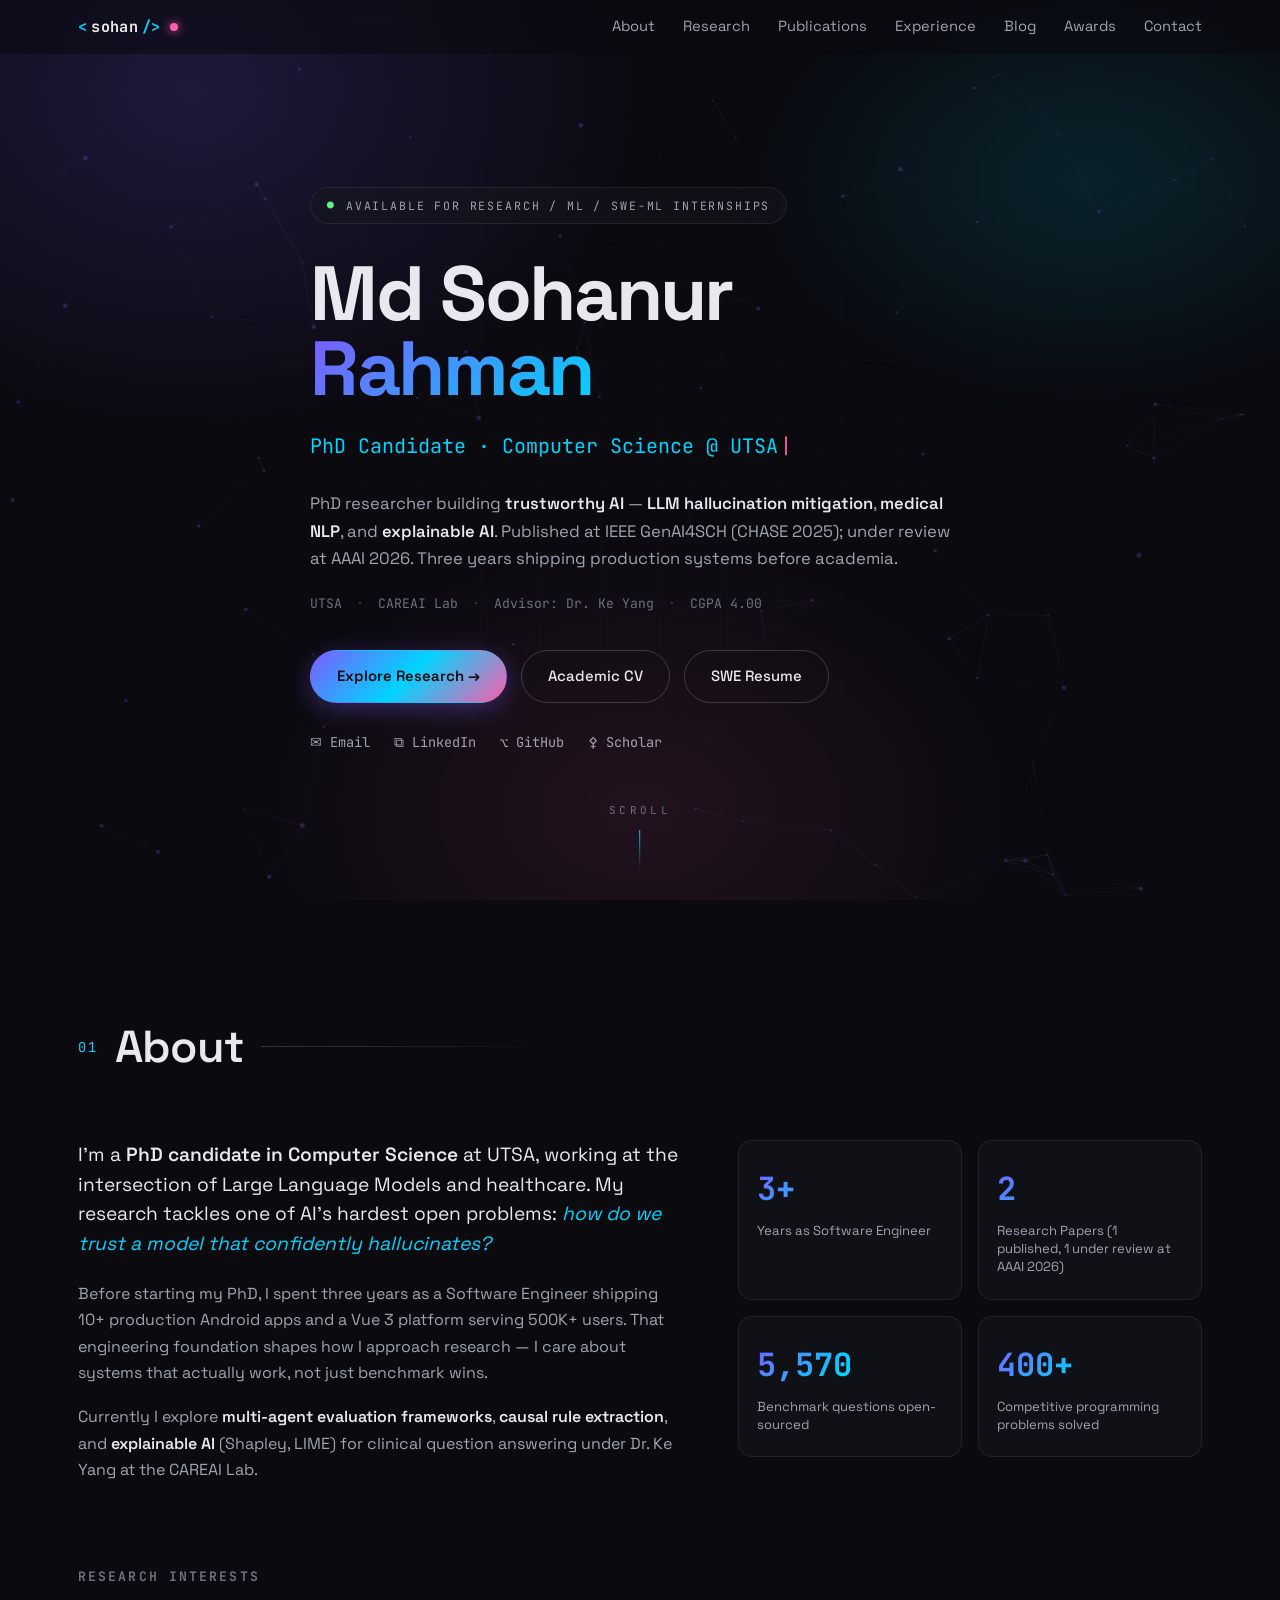
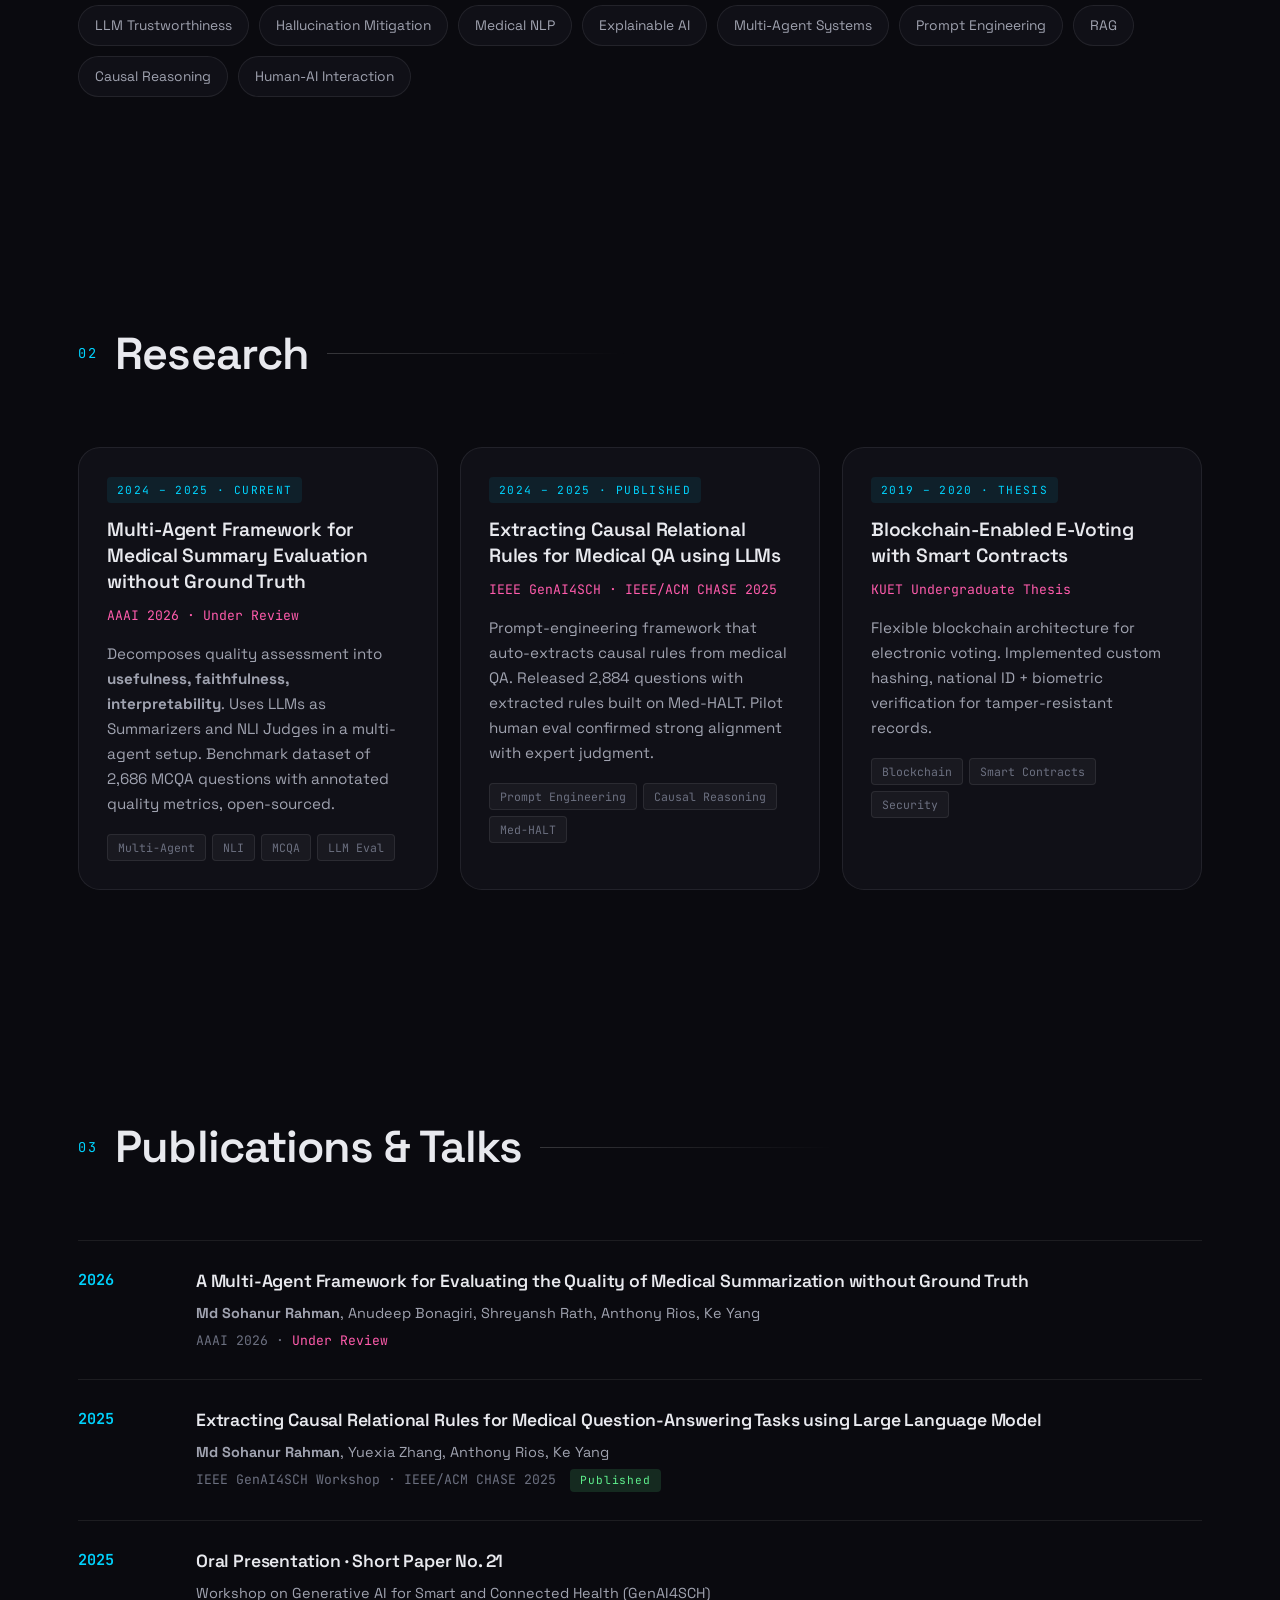
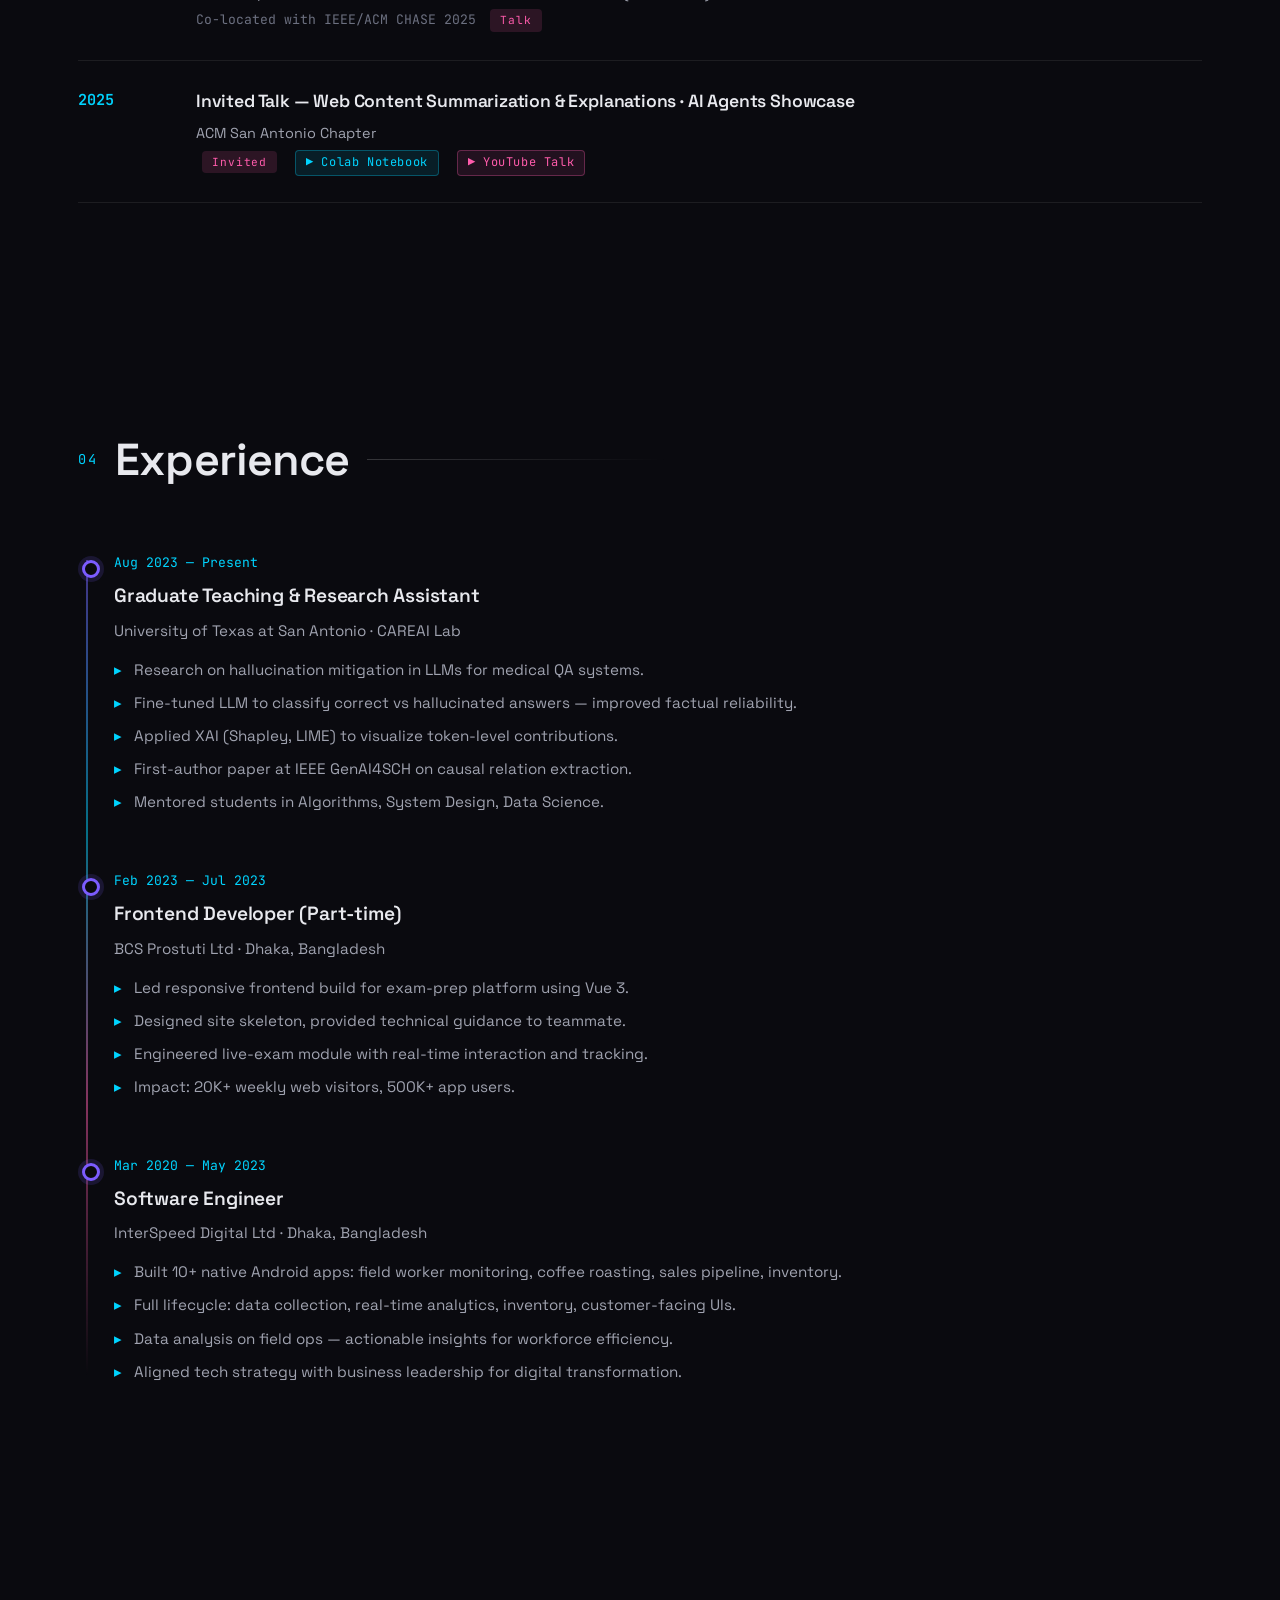
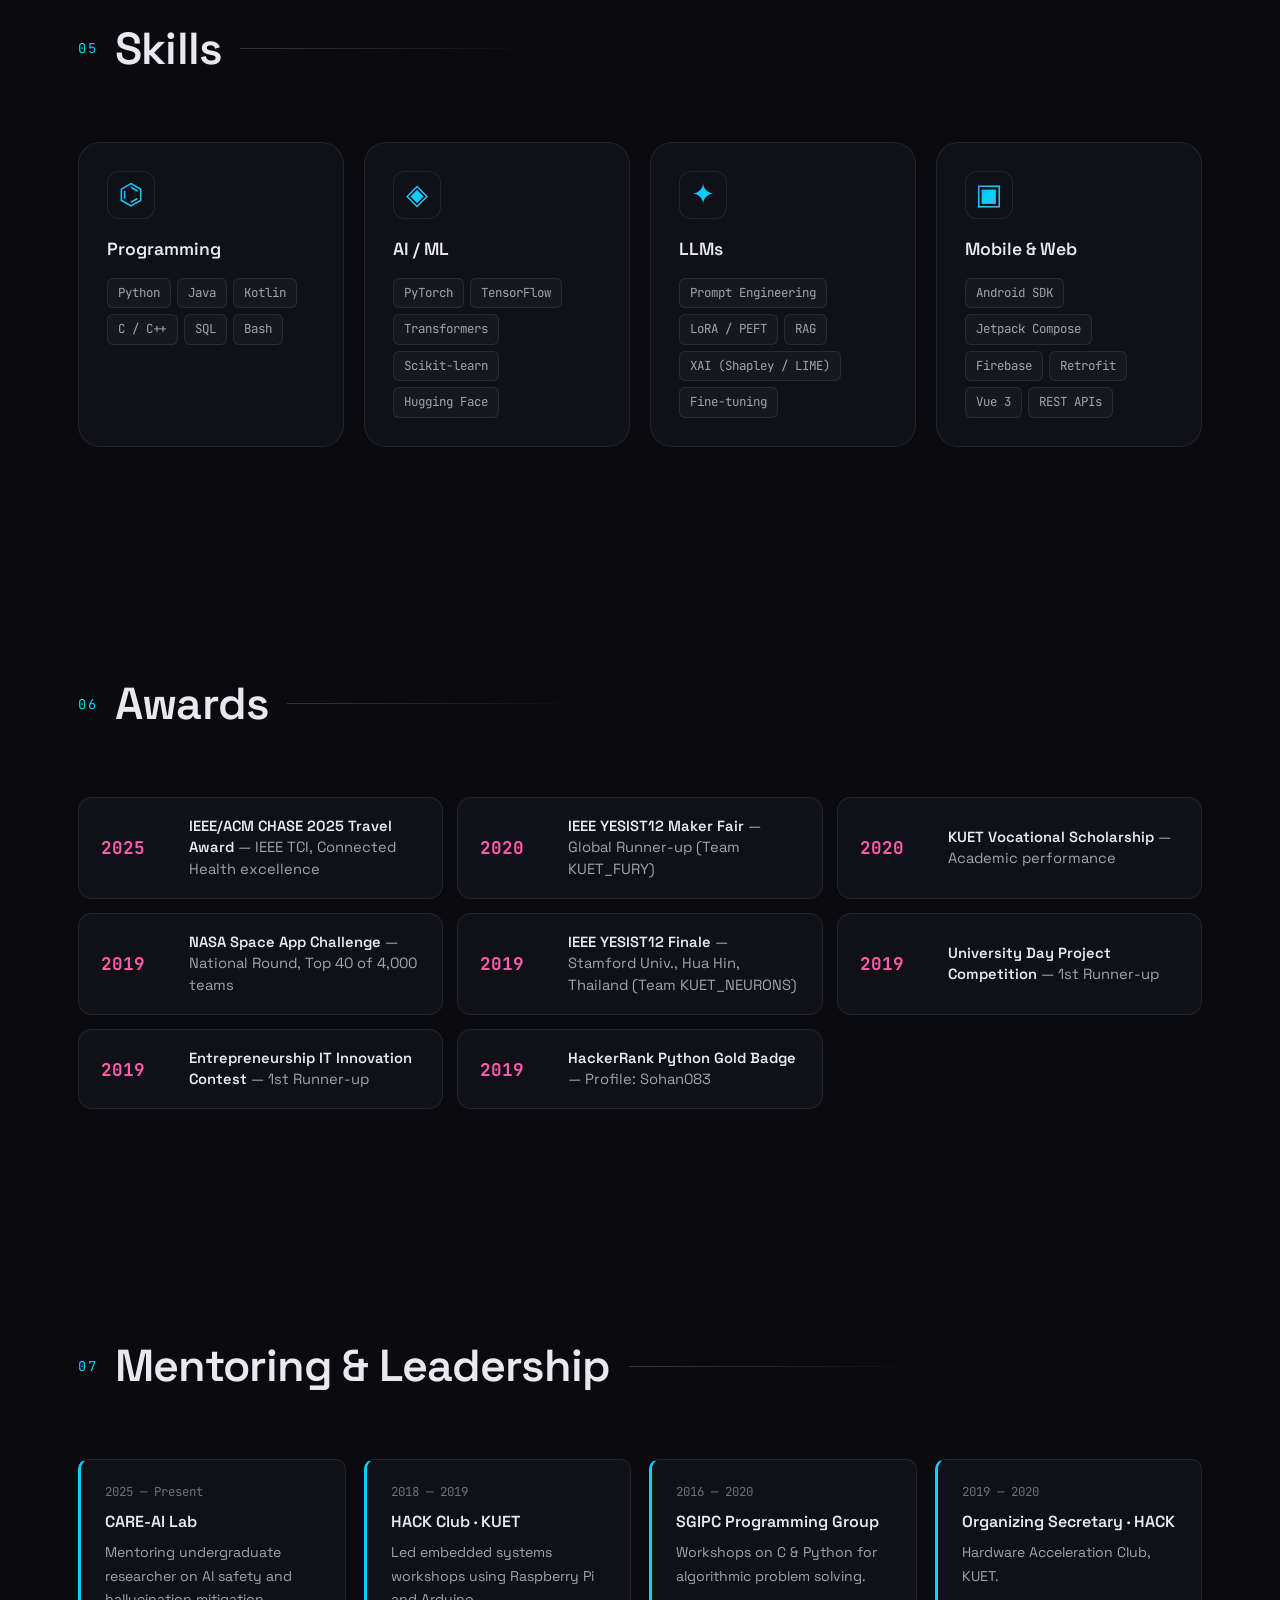
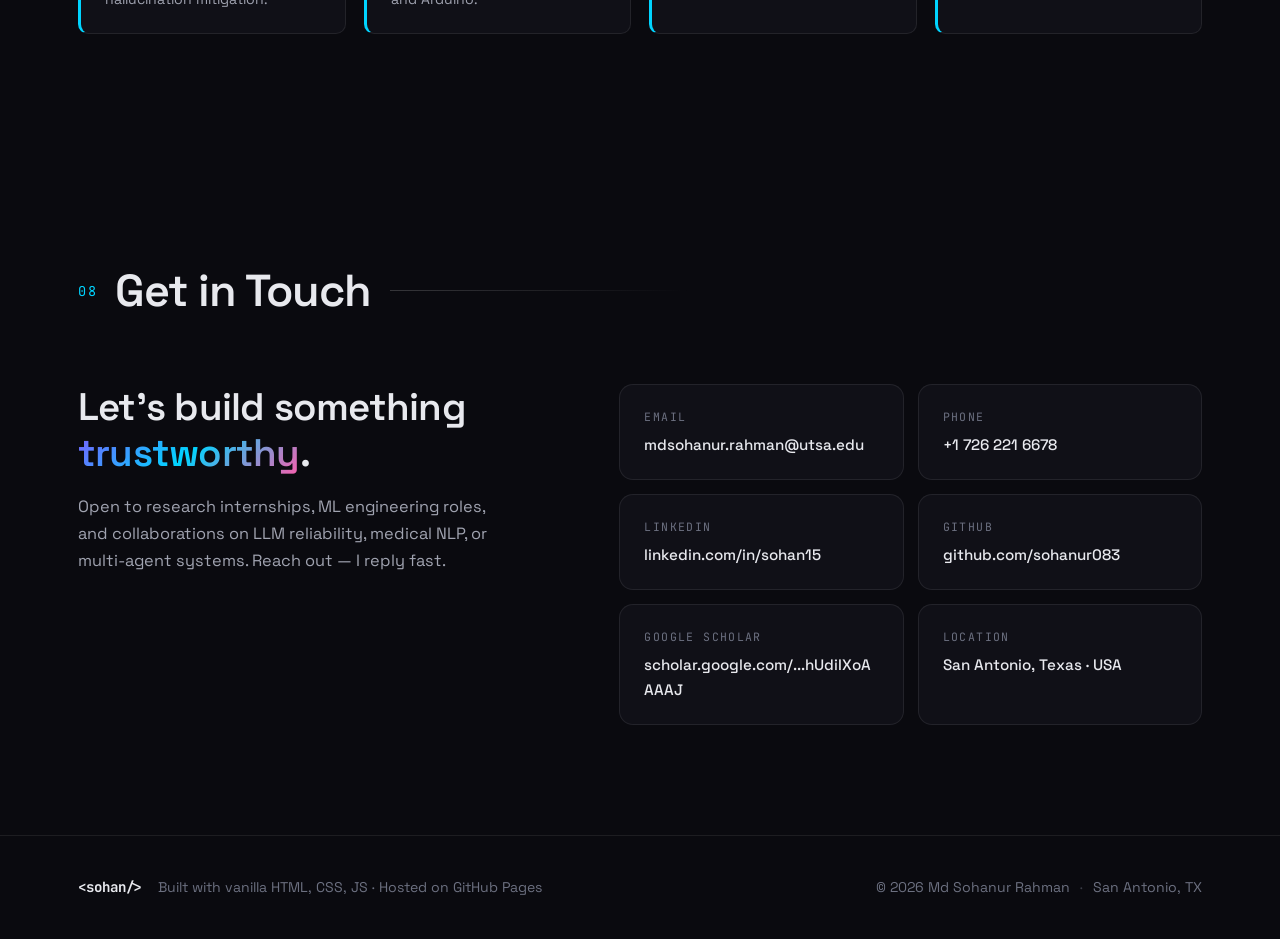
==== commit c8451bce: "SEO: meta tags, OpenGraph, JSON-LD Person schema, sitemap, robots.txt, canonical URLs" ====
--- a/index.html
+++ b/index.html
@@ -3,13 +3,71 @@
 <head>
 <meta charset="UTF-8" />
 <meta name="viewport" content="width=device-width, initial-scale=1.0" />
-<meta name="description" content="Md Sohanur Rahman — PhD CS Candidate at UTSA. Research on LLMs, hallucination mitigation, medical NLP, and Explainable AI." />
+<title>Md Sohanur Rahman — PhD Researcher · LLMs, Hallucination Mitigation, Explainable AI</title>
+<meta name="description" content="Md Sohanur Rahman — PhD researcher at UT San Antonio working on LLM trustworthiness, hallucination mitigation, medical NLP, and Explainable AI. Open-source projects on RAG evaluation, prompt optimization, and token-level interpretability." />
 <meta name="author" content="Md Sohanur Rahman" />
-<title>Md Sohanur Rahman · PhD Researcher in Trustworthy AI</title>
+<meta name="keywords" content="Md Sohanur Rahman, Sohanur Rahman, PhD researcher AI, LLM hallucination mitigation, trustworthy AI, medical NLP, explainable AI, XAI, UTSA CS PhD, CAREAI Lab, prompt engineering, RAG evaluation, multi-agent LLM, causal relational rules, IEEE GenAI4SCH, AAAI 2026" />
+<meta name="robots" content="index, follow, max-snippet:-1, max-image-preview:large" />
+<link rel="canonical" href="https://sohanur083.github.io/" />
+
+<!-- Open Graph / LinkedIn -->
+<meta property="og:type" content="profile" />
+<meta property="og:title" content="Md Sohanur Rahman — PhD Researcher · Trustworthy AI & LLMs" />
+<meta property="og:description" content="PhD researcher on LLM trustworthiness, hallucination mitigation, and explainable AI. Open-source tools for RAG evaluation and interpretability." />
+<meta property="og:url" content="https://sohanur083.github.io/" />
+<meta property="og:site_name" content="Md Sohanur Rahman" />
+<meta property="profile:first_name" content="Md Sohanur" />
+<meta property="profile:last_name" content="Rahman" />
+
+<!-- Twitter Card -->
+<meta name="twitter:card" content="summary_large_image" />
+<meta name="twitter:title" content="Md Sohanur Rahman — PhD Researcher in Trustworthy AI" />
+<meta name="twitter:description" content="LLM hallucination mitigation, medical NLP, explainable AI. Interactive research blog + open-source ML tools." />
+
 <link rel="preconnect" href="https://fonts.googleapis.com">
 <link rel="preconnect" href="https://fonts.gstatic.com" crossorigin>
 <link href="https://fonts.googleapis.com/css2?family=JetBrains+Mono:wght@400;500;700&family=Space+Grotesk:wght@300;400;500;600;700&display=swap" rel="stylesheet">
 <link rel="stylesheet" href="css/style.css" />
+
+<!-- JSON-LD Schema.org Person -->
+<script type="application/ld+json">
+{
+  "@context": "https://schema.org",
+  "@type": "Person",
+  "name": "Md Sohanur Rahman",
+  "givenName": "Md Sohanur",
+  "familyName": "Rahman",
+  "jobTitle": "PhD Candidate in Computer Science",
+  "description": "PhD researcher in Computer Science working on trustworthy AI, LLM hallucination mitigation, medical NLP, and explainable AI.",
+  "url": "https://sohanur083.github.io/",
+  "image": "https://sohanur083.github.io/og-image.png",
+  "email": "mdsohanur.rahman@utsa.edu",
+  "telephone": "+1-726-221-6678",
+  "affiliation": {
+    "@type": "CollegeOrUniversity",
+    "name": "The University of Texas at San Antonio",
+    "url": "https://www.utsa.edu/"
+  },
+  "alumniOf": [
+    {"@type": "CollegeOrUniversity", "name": "Khulna University of Engineering & Technology"}
+  ],
+  "sameAs": [
+    "https://github.com/sohanur083",
+    "https://scholar.google.com/citations?user=hUdiIXoAAAAJ",
+    "https://www.linkedin.com/in/sohan15"
+  ],
+  "knowsAbout": [
+    "Large Language Models",
+    "Hallucination Mitigation",
+    "Explainable AI",
+    "Medical Natural Language Processing",
+    "Prompt Engineering",
+    "Retrieval-Augmented Generation",
+    "Multi-Agent Systems",
+    "Trustworthy AI"
+  ]
+}
+</script>
 </head>
 <body>
 
@@ -52,8 +110,9 @@
       <span id="typewriter"></span><span class="caret">|</span>
     </p>
     <p class="hero-desc">
-      PhD researcher building <strong>trustworthy AI</strong> — hallucination mitigation, medical NLP,
-      and explainable LLMs. Three years shipping production systems before academia.
+      PhD researcher building <strong>trustworthy AI</strong> — <strong>LLM hallucination mitigation</strong>,
+      <strong>medical NLP</strong>, and <strong>explainable AI</strong>. Published at IEEE GenAI4SCH (CHASE 2025);
+      under review at AAAI 2026. Three years shipping production systems before academia.
     </p>
     <div class="hero-meta">
       <span>UTSA</span>
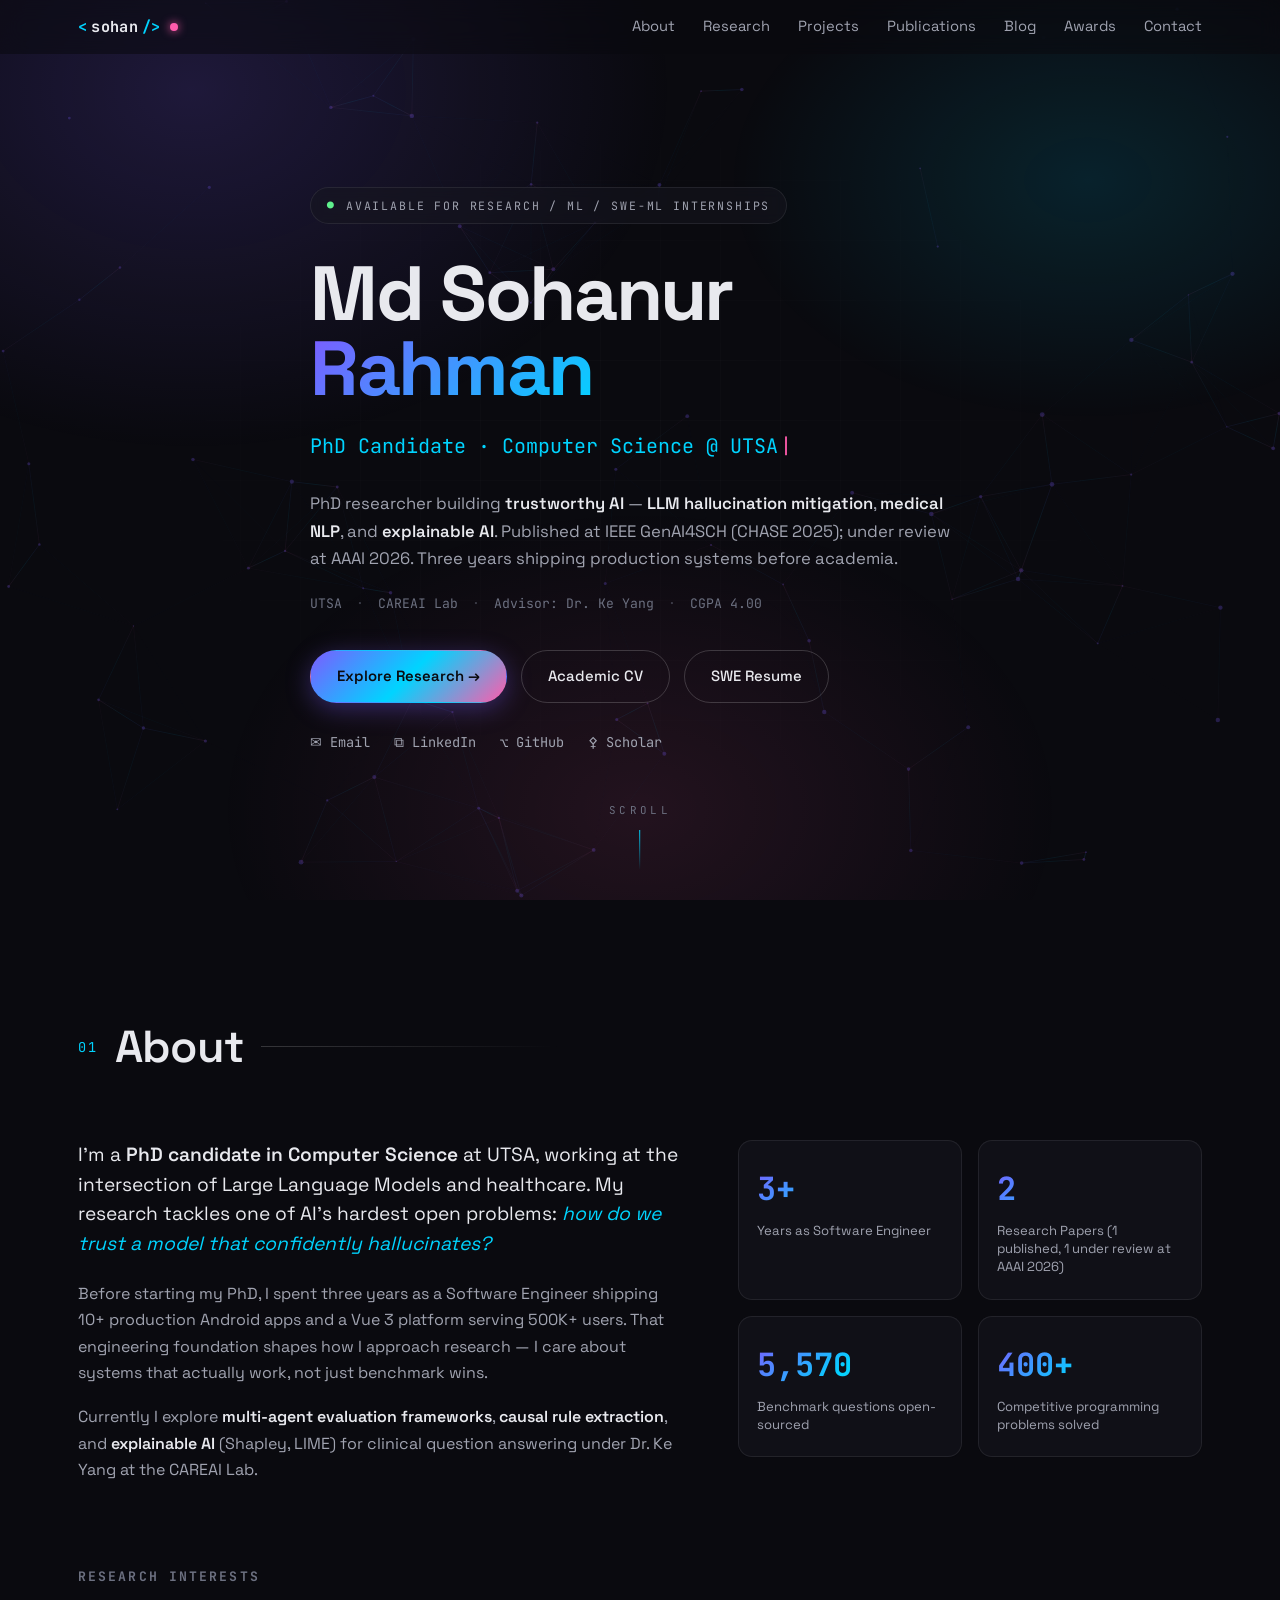
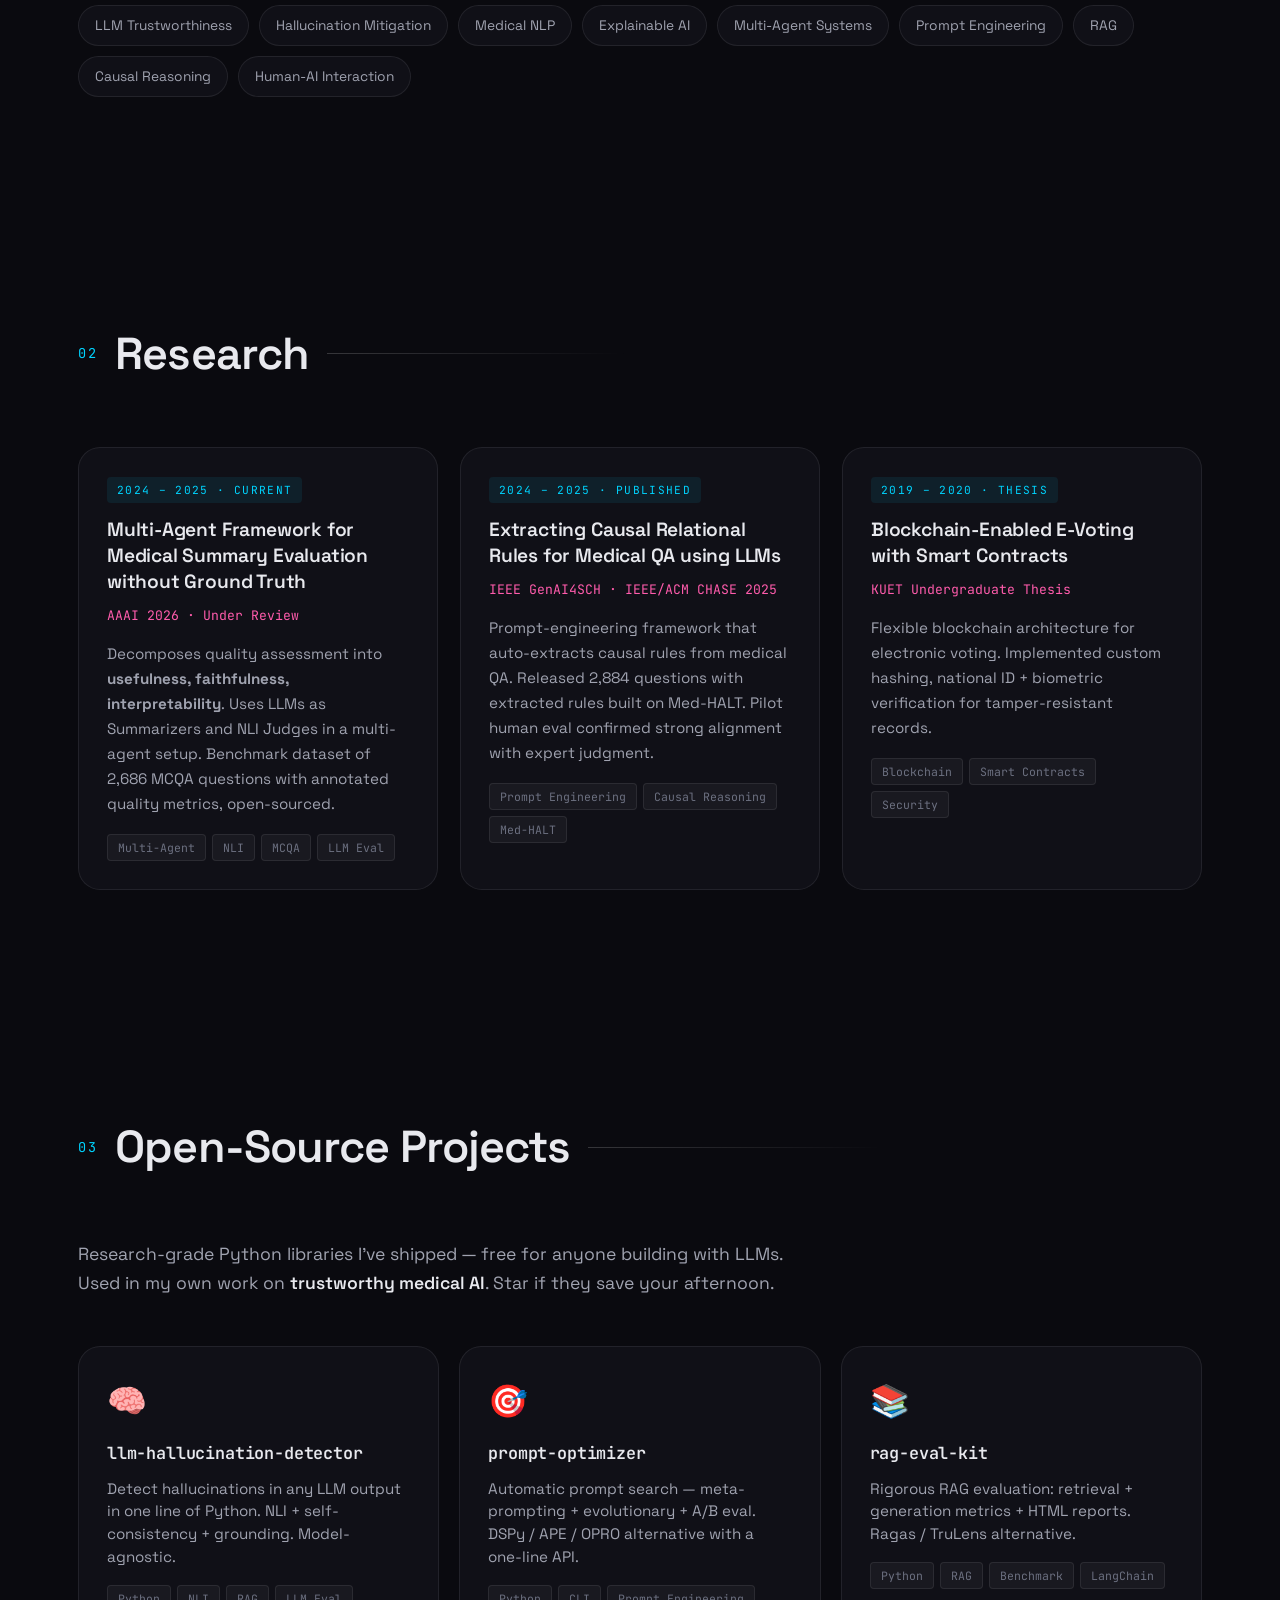
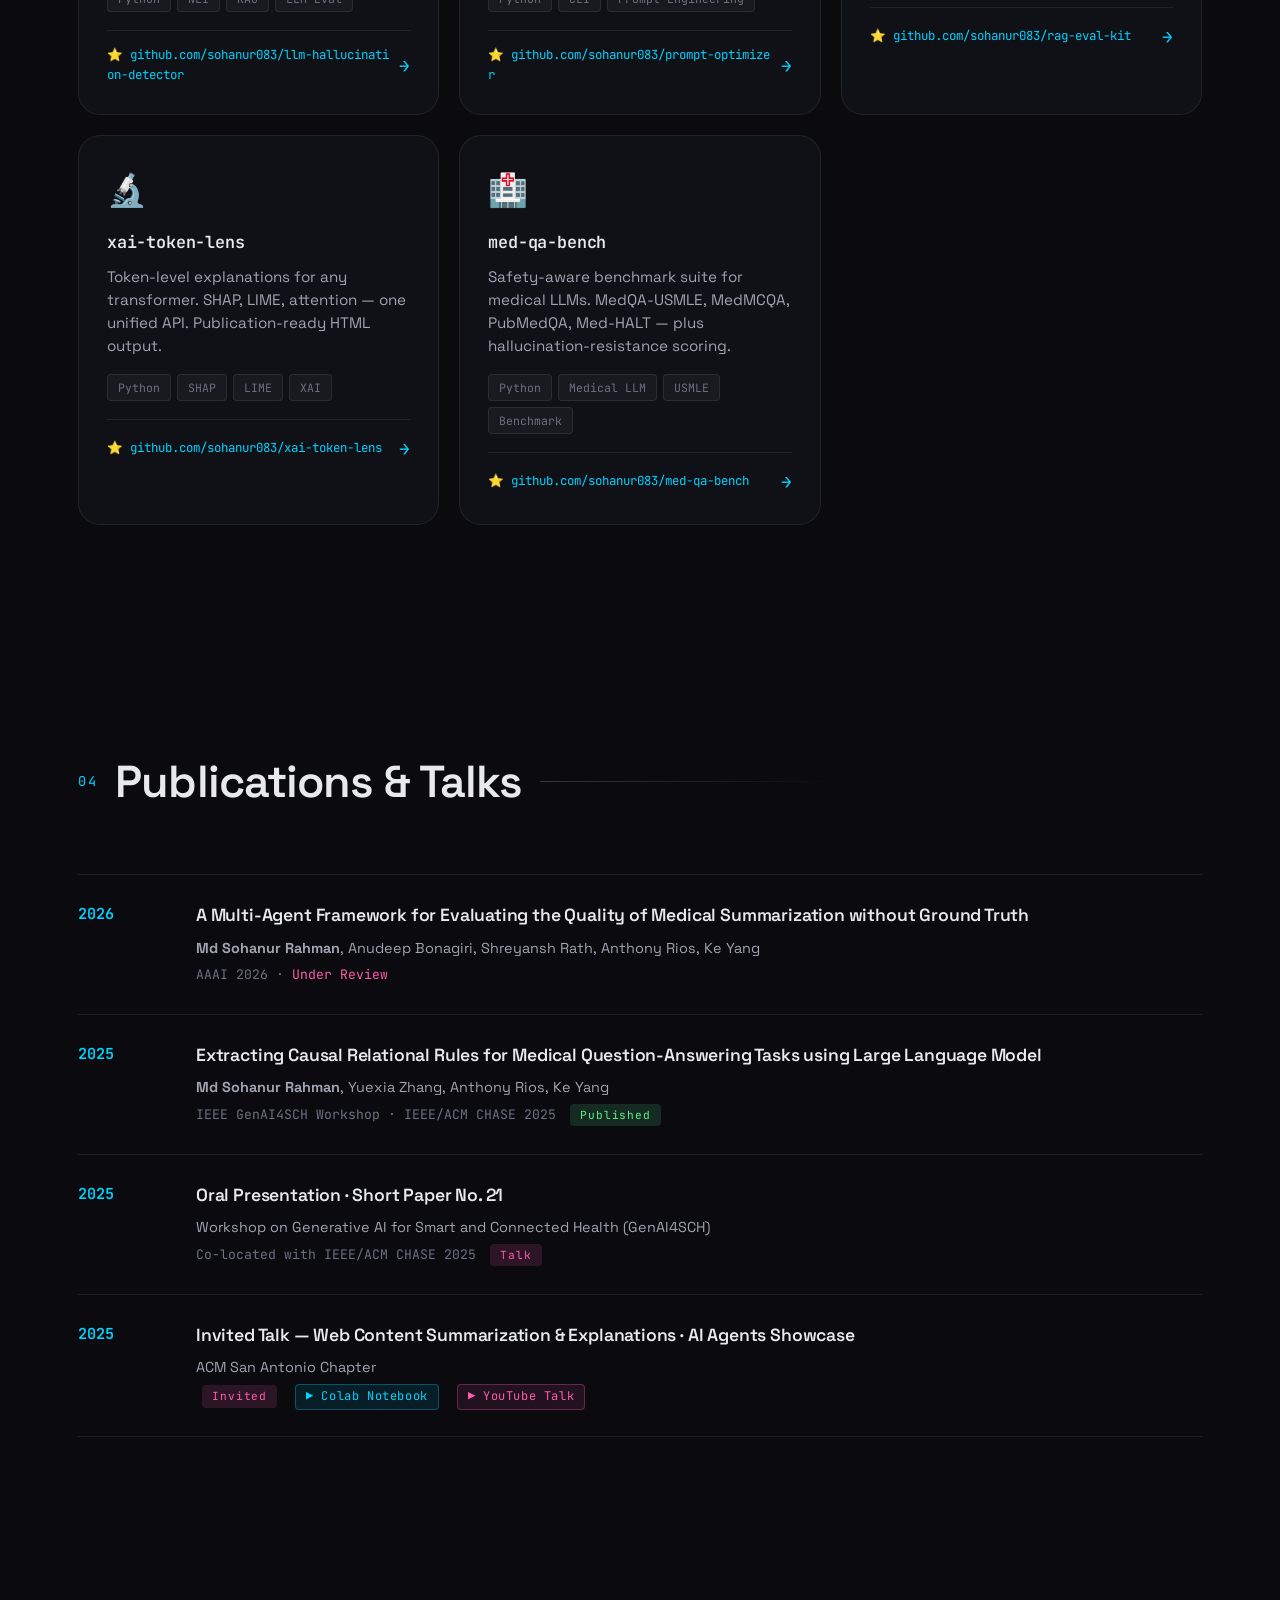
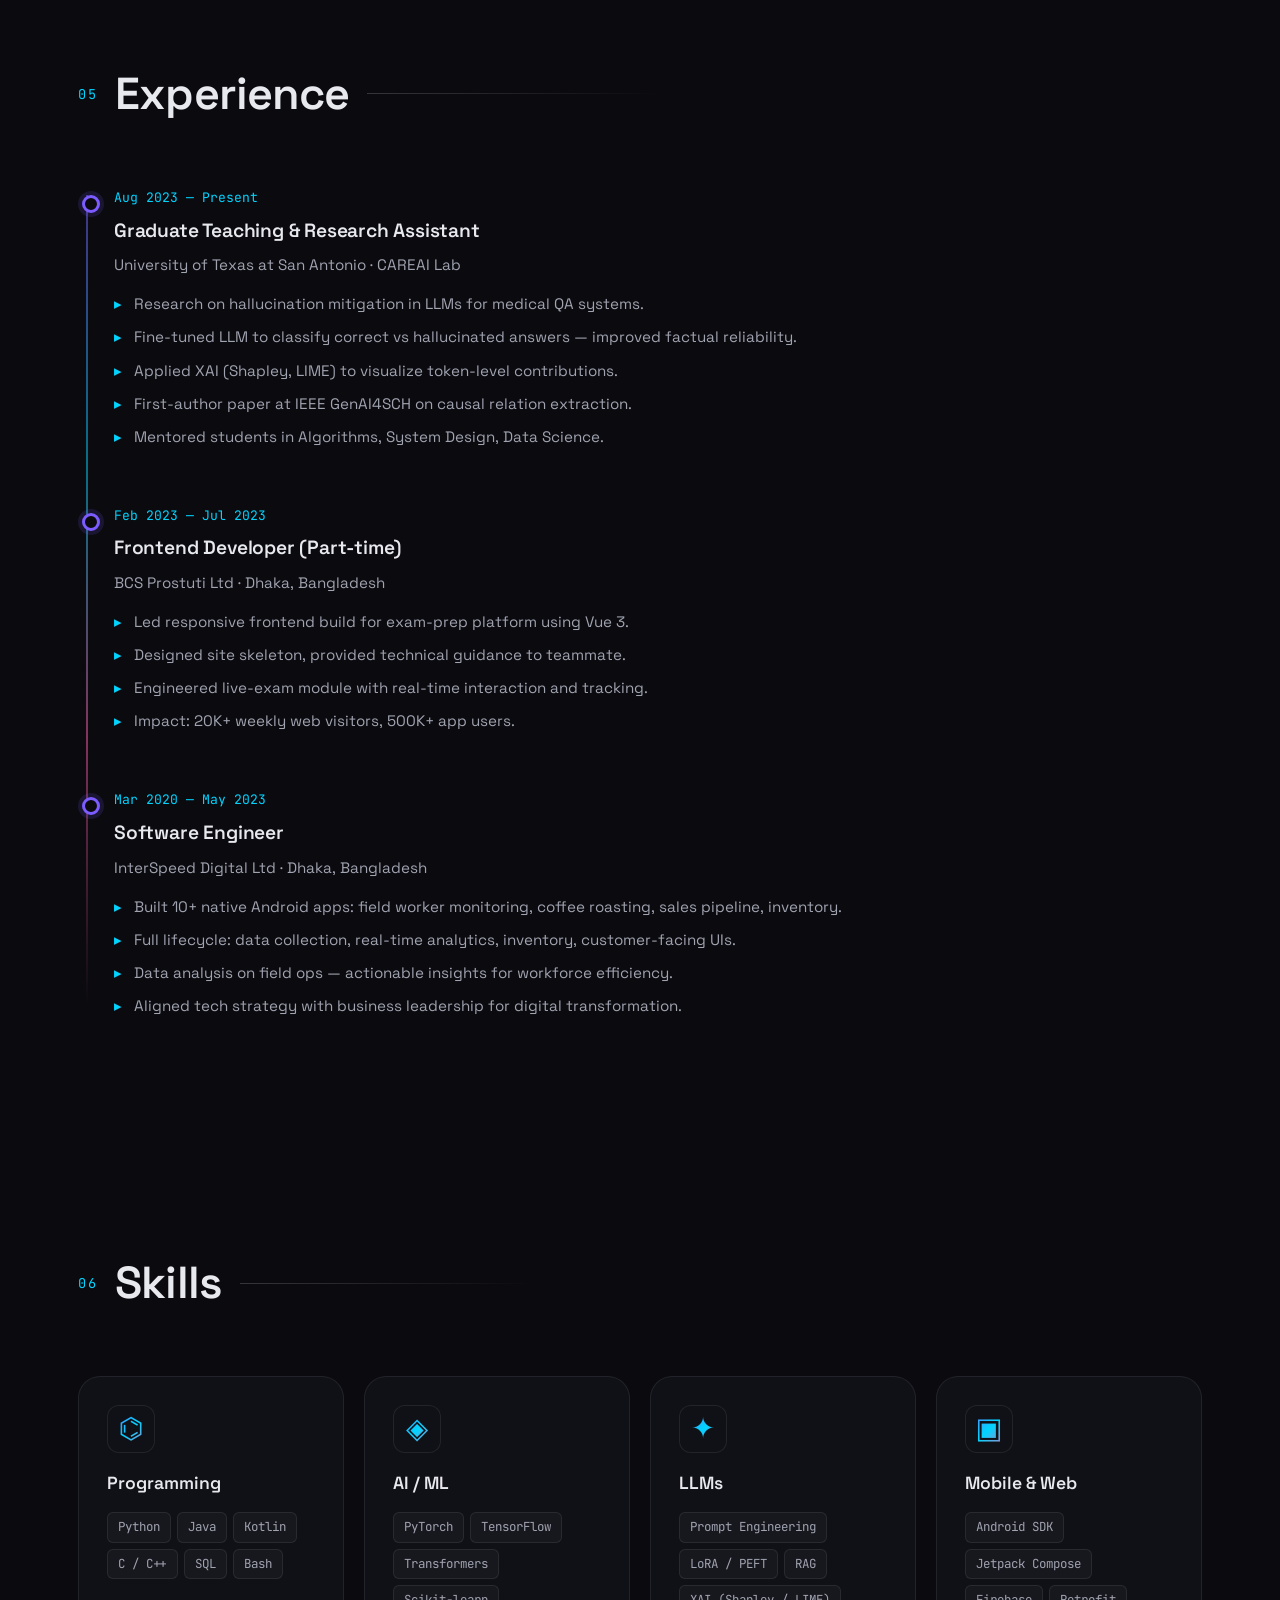
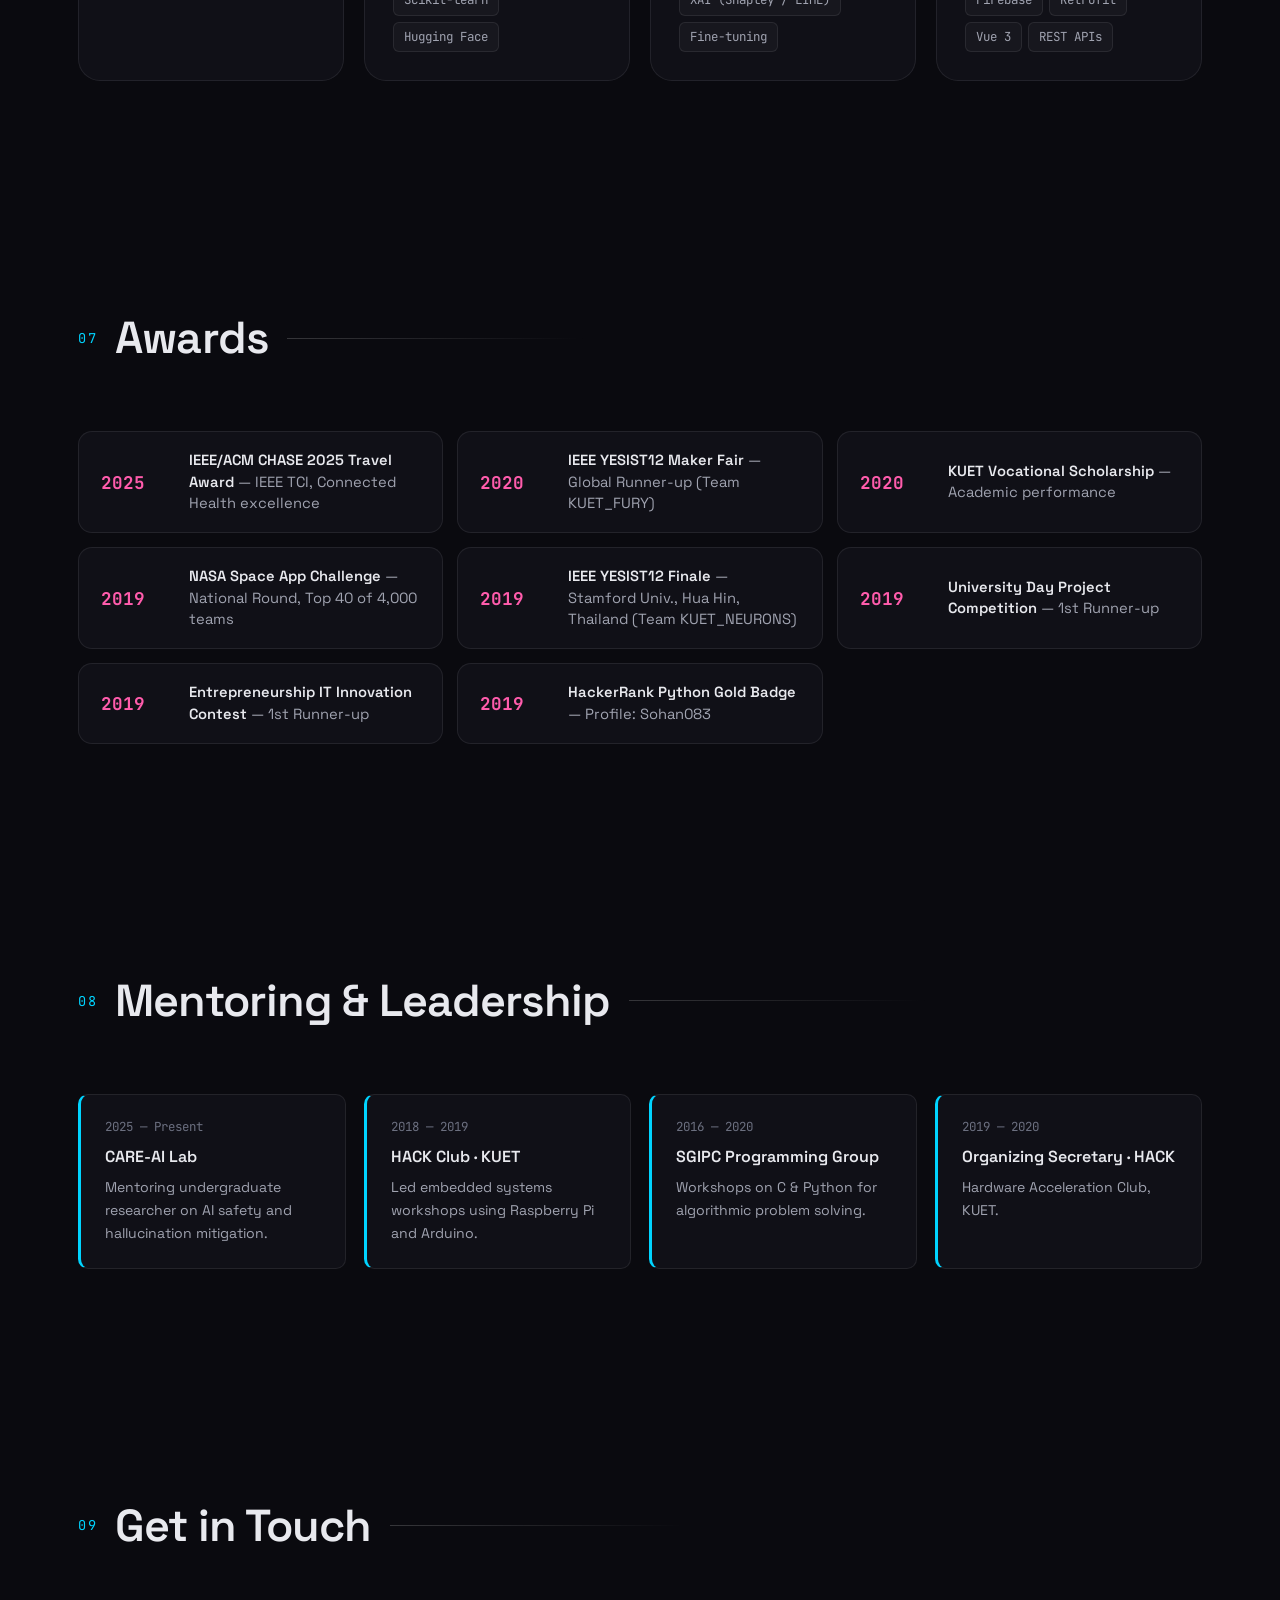
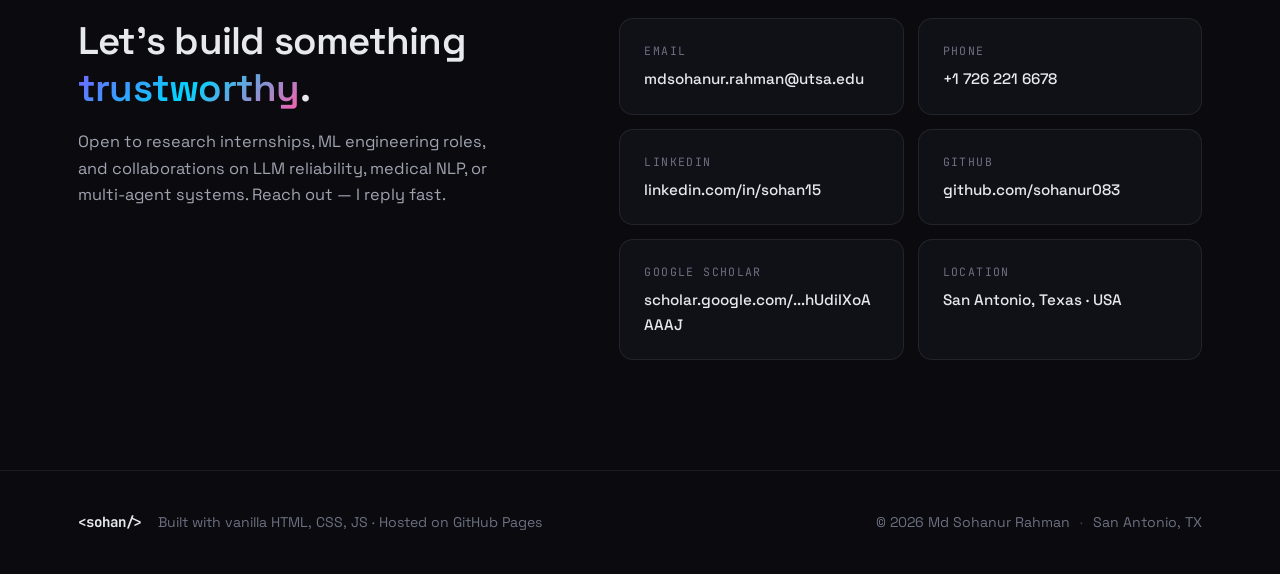
==== commit d72d1a86: "Add Projects section linking 5 open-source repos" ====
--- a/index.html
+++ b/index.html
@@ -84,8 +84,8 @@
     <ul class="nav-links">
       <li><a href="#about">About</a></li>
       <li><a href="#research">Research</a></li>
+      <li><a href="#projects">Projects</a></li>
       <li><a href="#publications">Publications</a></li>
-      <li><a href="#experience">Experience</a></li>
       <li><a href="blog/index.html">Blog</a></li>
       <li><a href="#awards">Awards</a></li>
       <li><a href="#contact">Contact</a></li>
@@ -260,10 +260,94 @@
   </div>
 </section>
 
+<section id="projects" class="section reveal">
+  <div class="container">
+    <div class="section-head">
+      <span class="section-num">03</span>
+      <h2>Open-Source Projects</h2>
+      <div class="section-line"></div>
+    </div>
+
+    <p class="section-lead">
+      Research-grade Python libraries I've shipped — free for anyone building with LLMs.
+      Used in my own work on <strong>trustworthy medical AI</strong>. Star if they save your afternoon.
+    </p>
+
+    <div class="projects-grid">
+
+      <a href="https://github.com/sohanur083/llm-hallucination-detector" target="_blank" rel="noopener" class="project-card">
+        <div class="project-icon">🧠</div>
+        <h3>llm-hallucination-detector</h3>
+        <p>Detect hallucinations in any LLM output in one line of Python. NLI + self-consistency + grounding. Model-agnostic.</p>
+        <div class="project-stack">
+          <span>Python</span><span>NLI</span><span>RAG</span><span>LLM Eval</span>
+        </div>
+        <div class="project-footer">
+          <span>⭐ github.com/sohanur083/llm-hallucination-detector</span>
+          <span class="arrow">→</span>
+        </div>
+      </a>
+
+      <a href="https://github.com/sohanur083/prompt-optimizer" target="_blank" rel="noopener" class="project-card">
+        <div class="project-icon">🎯</div>
+        <h3>prompt-optimizer</h3>
+        <p>Automatic prompt search — meta-prompting + evolutionary + A/B eval. DSPy / APE / OPRO alternative with a one-line API.</p>
+        <div class="project-stack">
+          <span>Python</span><span>CLI</span><span>Prompt Engineering</span>
+        </div>
+        <div class="project-footer">
+          <span>⭐ github.com/sohanur083/prompt-optimizer</span>
+          <span class="arrow">→</span>
+        </div>
+      </a>
+
+      <a href="https://github.com/sohanur083/rag-eval-kit" target="_blank" rel="noopener" class="project-card">
+        <div class="project-icon">📚</div>
+        <h3>rag-eval-kit</h3>
+        <p>Rigorous RAG evaluation: retrieval + generation metrics + HTML reports. Ragas / TruLens alternative.</p>
+        <div class="project-stack">
+          <span>Python</span><span>RAG</span><span>Benchmark</span><span>LangChain</span>
+        </div>
+        <div class="project-footer">
+          <span>⭐ github.com/sohanur083/rag-eval-kit</span>
+          <span class="arrow">→</span>
+        </div>
+      </a>
+
+      <a href="https://github.com/sohanur083/xai-token-lens" target="_blank" rel="noopener" class="project-card">
+        <div class="project-icon">🔬</div>
+        <h3>xai-token-lens</h3>
+        <p>Token-level explanations for any transformer. SHAP, LIME, attention — one unified API. Publication-ready HTML output.</p>
+        <div class="project-stack">
+          <span>Python</span><span>SHAP</span><span>LIME</span><span>XAI</span>
+        </div>
+        <div class="project-footer">
+          <span>⭐ github.com/sohanur083/xai-token-lens</span>
+          <span class="arrow">→</span>
+        </div>
+      </a>
+
+      <a href="https://github.com/sohanur083/med-qa-bench" target="_blank" rel="noopener" class="project-card">
+        <div class="project-icon">🏥</div>
+        <h3>med-qa-bench</h3>
+        <p>Safety-aware benchmark suite for medical LLMs. MedQA-USMLE, MedMCQA, PubMedQA, Med-HALT — plus hallucination-resistance scoring.</p>
+        <div class="project-stack">
+          <span>Python</span><span>Medical LLM</span><span>USMLE</span><span>Benchmark</span>
+        </div>
+        <div class="project-footer">
+          <span>⭐ github.com/sohanur083/med-qa-bench</span>
+          <span class="arrow">→</span>
+        </div>
+      </a>
+
+    </div>
+  </div>
+</section>
+
 <section id="publications" class="section reveal">
   <div class="container">
     <div class="section-head">
-      <span class="section-num">03</span>
+      <span class="section-num">04</span>
       <h2>Publications & Talks</h2>
       <div class="section-line"></div>
     </div>
@@ -319,7 +403,7 @@
 <section id="experience" class="section reveal">
   <div class="container">
     <div class="section-head">
-      <span class="section-num">04</span>
+      <span class="section-num">05</span>
       <h2>Experience</h2>
       <div class="section-line"></div>
     </div>
@@ -377,7 +461,7 @@
 <section id="skills" class="section reveal">
   <div class="container">
     <div class="section-head">
-      <span class="section-num">05</span>
+      <span class="section-num">06</span>
       <h2>Skills</h2>
       <div class="section-line"></div>
     </div>
@@ -422,7 +506,7 @@
 <section id="awards" class="section reveal">
   <div class="container">
     <div class="section-head">
-      <span class="section-num">06</span>
+      <span class="section-num">07</span>
       <h2>Awards</h2>
       <div class="section-line"></div>
     </div>
@@ -444,7 +528,7 @@
 <section id="mentoring" class="section reveal">
   <div class="container">
     <div class="section-head">
-      <span class="section-num">07</span>
+      <span class="section-num">08</span>
       <h2>Mentoring & Leadership</h2>
       <div class="section-line"></div>
     </div>
@@ -476,7 +560,7 @@
 <section id="contact" class="section reveal">
   <div class="container">
     <div class="section-head">
-      <span class="section-num">08</span>
+      <span class="section-num">09</span>
       <h2>Get in Touch</h2>
       <div class="section-line"></div>
     </div>
--- a/css/style.css
+++ b/css/style.css
@@ -501,6 +501,94 @@
   border-radius: 4px;
   color: var(--text-muted);
 }
+
+/* PROJECTS */
+.section-lead {
+  font-size: 1.1rem;
+  color: var(--text-dim);
+  max-width: 720px;
+  margin-bottom: 48px;
+}
+.section-lead strong { color: var(--text); font-weight: 600; }
+
+.projects-grid {
+  display: grid;
+  grid-template-columns: repeat(auto-fit, minmax(320px, 1fr));
+  gap: 20px;
+}
+.project-card {
+  display: block;
+  padding: 28px;
+  background: var(--surface);
+  border: 1px solid var(--border);
+  border-radius: var(--radius-lg);
+  backdrop-filter: blur(10px);
+  position: relative;
+  overflow: hidden;
+  transition: all .3s ease;
+  color: inherit;
+}
+.project-card::before {
+  content: "";
+  position: absolute; top: 0; left: 0; right: 0;
+  height: 2px;
+  background: var(--grad);
+  transform: scaleX(0);
+  transform-origin: left;
+  transition: transform .4s ease;
+}
+.project-card:hover {
+  transform: translateY(-6px);
+  border-color: var(--border-strong);
+  box-shadow: 0 20px 40px rgba(0,0,0,0.4);
+  color: inherit;
+}
+.project-card:hover::before { transform: scaleX(1); }
+
+.project-icon {
+  font-size: 2rem;
+  margin-bottom: 12px;
+}
+.project-card h3 {
+  font-family: var(--font-mono);
+  font-size: 1.05rem;
+  font-weight: 600;
+  letter-spacing: -0.01em;
+  color: var(--text);
+  margin-bottom: 10px;
+  word-break: break-all;
+}
+.project-card p {
+  color: var(--text-dim);
+  font-size: 0.95rem;
+  line-height: 1.5;
+  margin-bottom: 16px;
+}
+.project-stack {
+  display: flex; flex-wrap: wrap; gap: 6px;
+  margin-bottom: 18px;
+}
+.project-stack span {
+  font-family: var(--font-mono);
+  font-size: 0.72rem;
+  padding: 3px 10px;
+  background: rgba(255,255,255,0.04);
+  border: 1px solid var(--border);
+  border-radius: 4px;
+  color: var(--text-muted);
+}
+.project-footer {
+  display: flex; justify-content: space-between; align-items: center;
+  padding-top: 14px;
+  border-top: 1px solid var(--border);
+  font-family: var(--font-mono);
+  font-size: 0.78rem;
+  color: var(--accent-2);
+  word-break: break-all;
+  gap: 10px;
+}
+.project-footer .arrow { font-size: 1.1rem; transition: transform .3s ease; flex-shrink: 0; }
+.project-card:hover .project-footer .arrow { transform: translateX(5px); }
 
 /* PUBLICATIONS */
 .pub-list { display: flex; flex-direction: column; gap: 2px; }
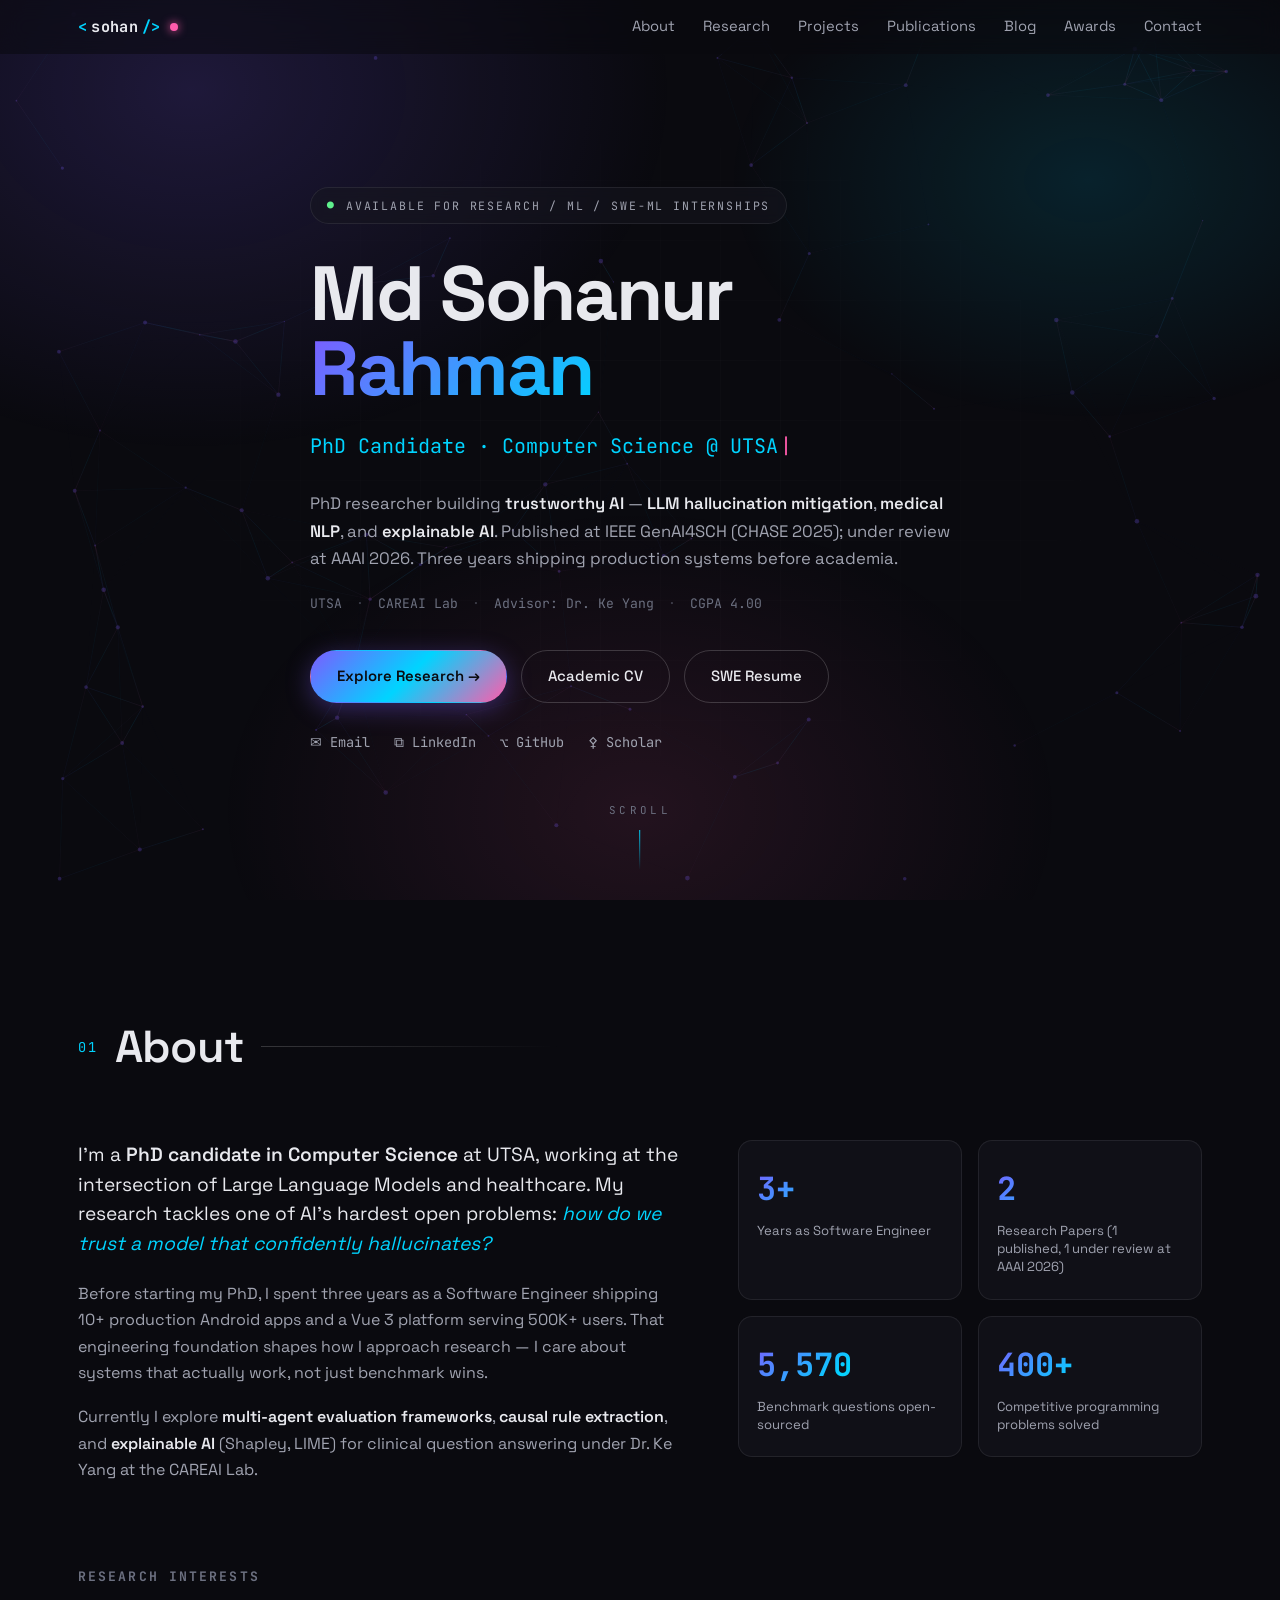
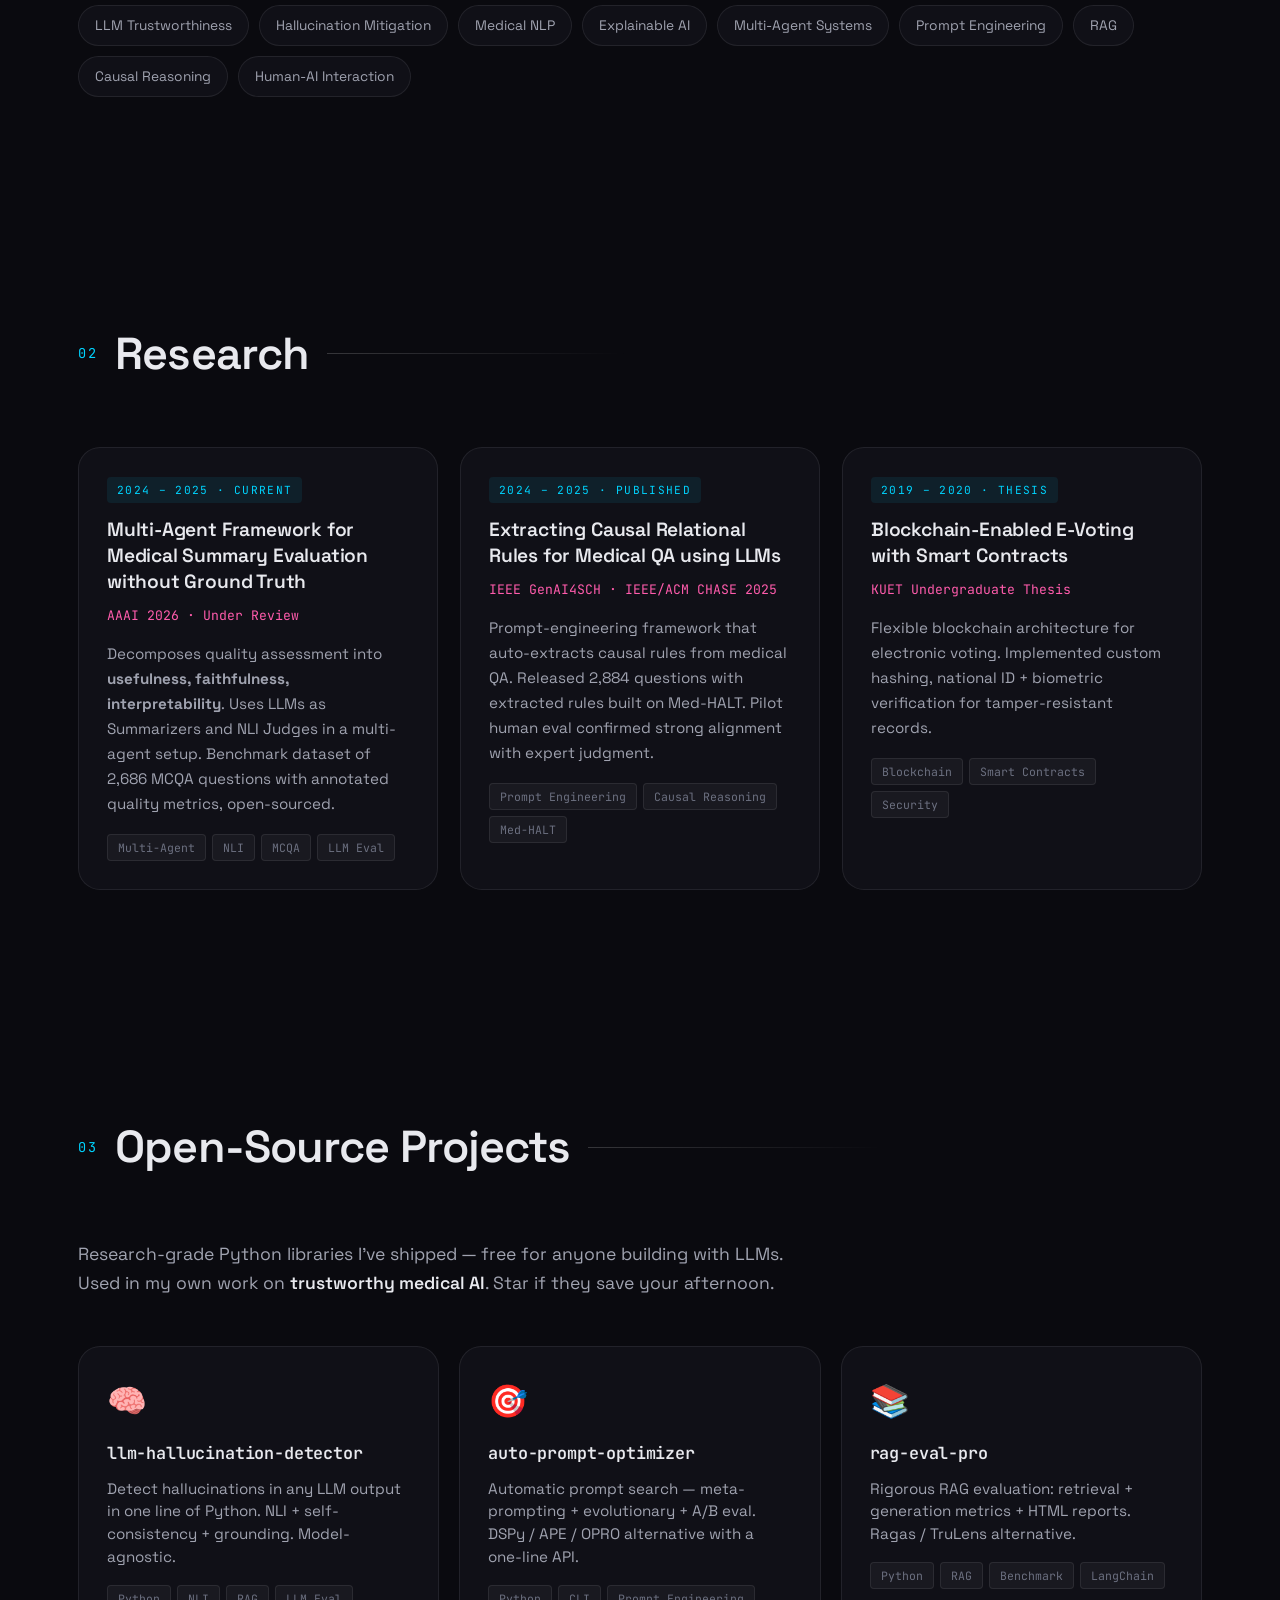
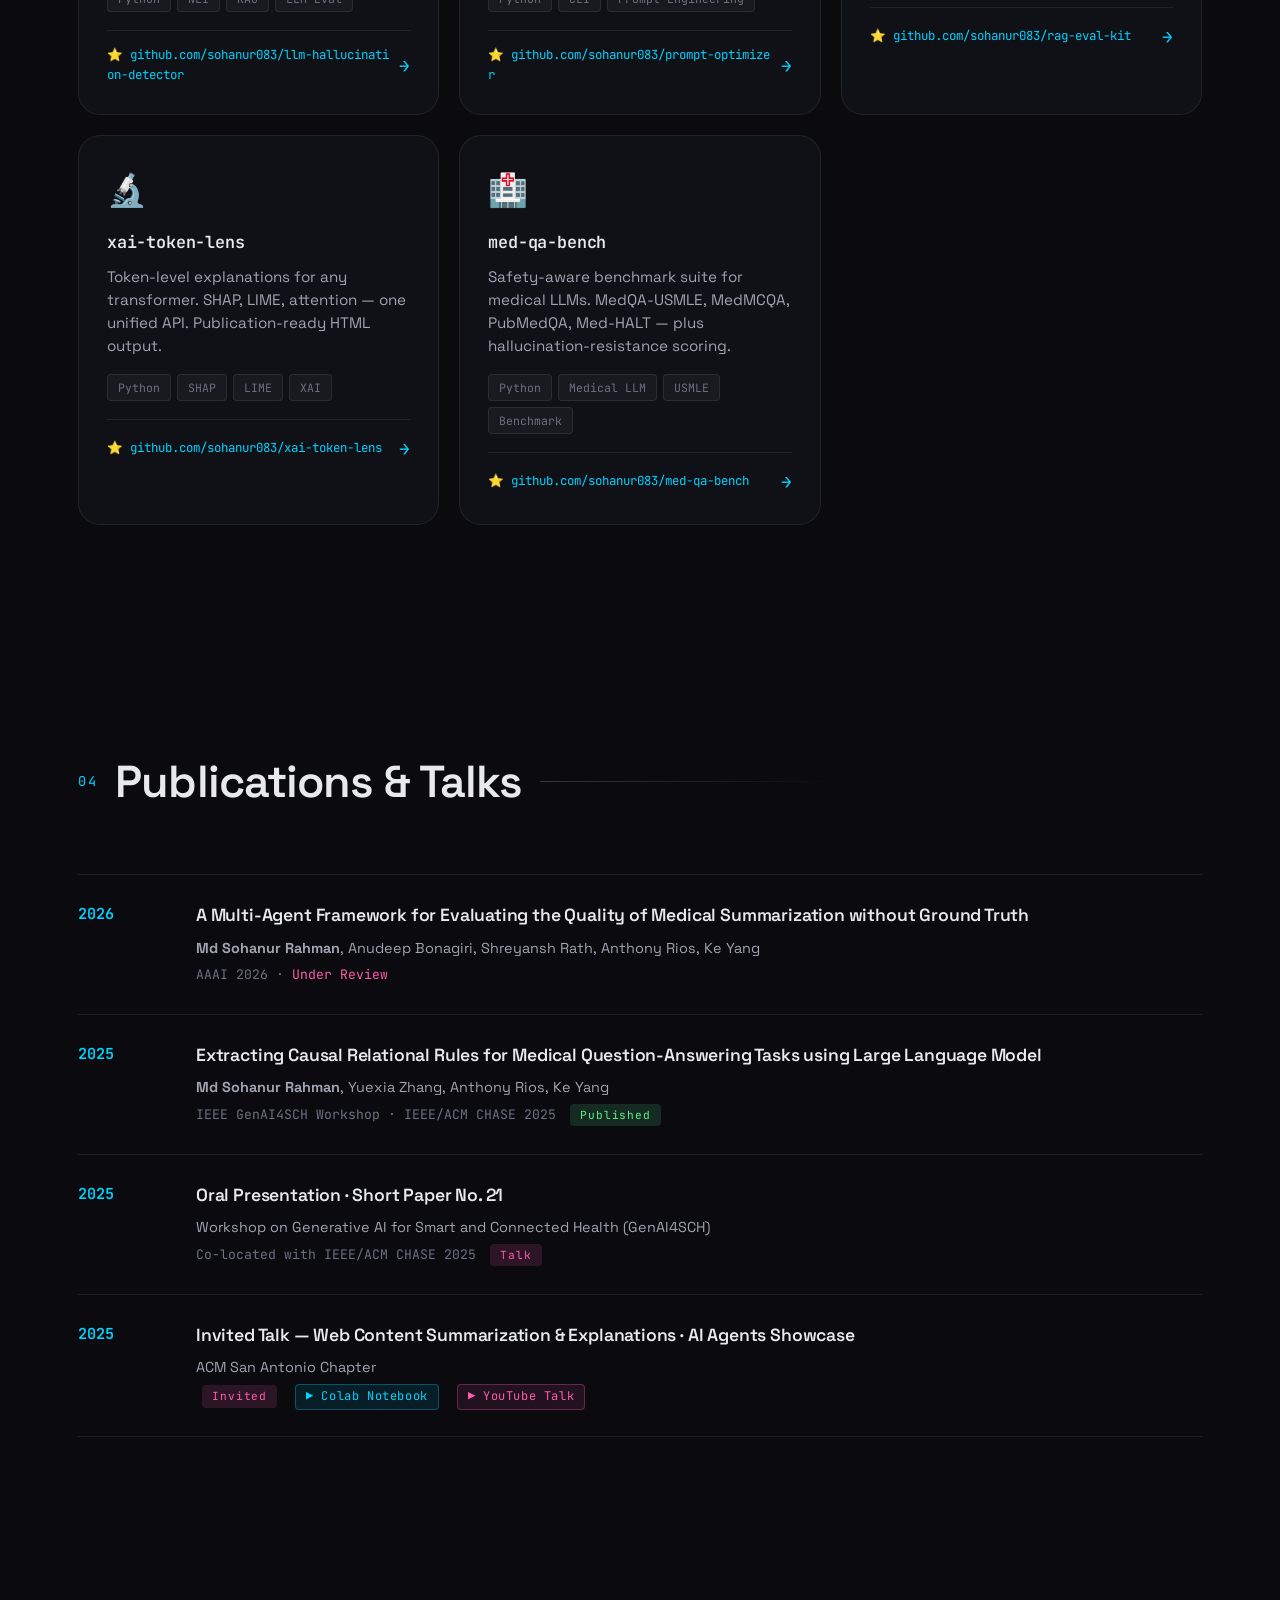
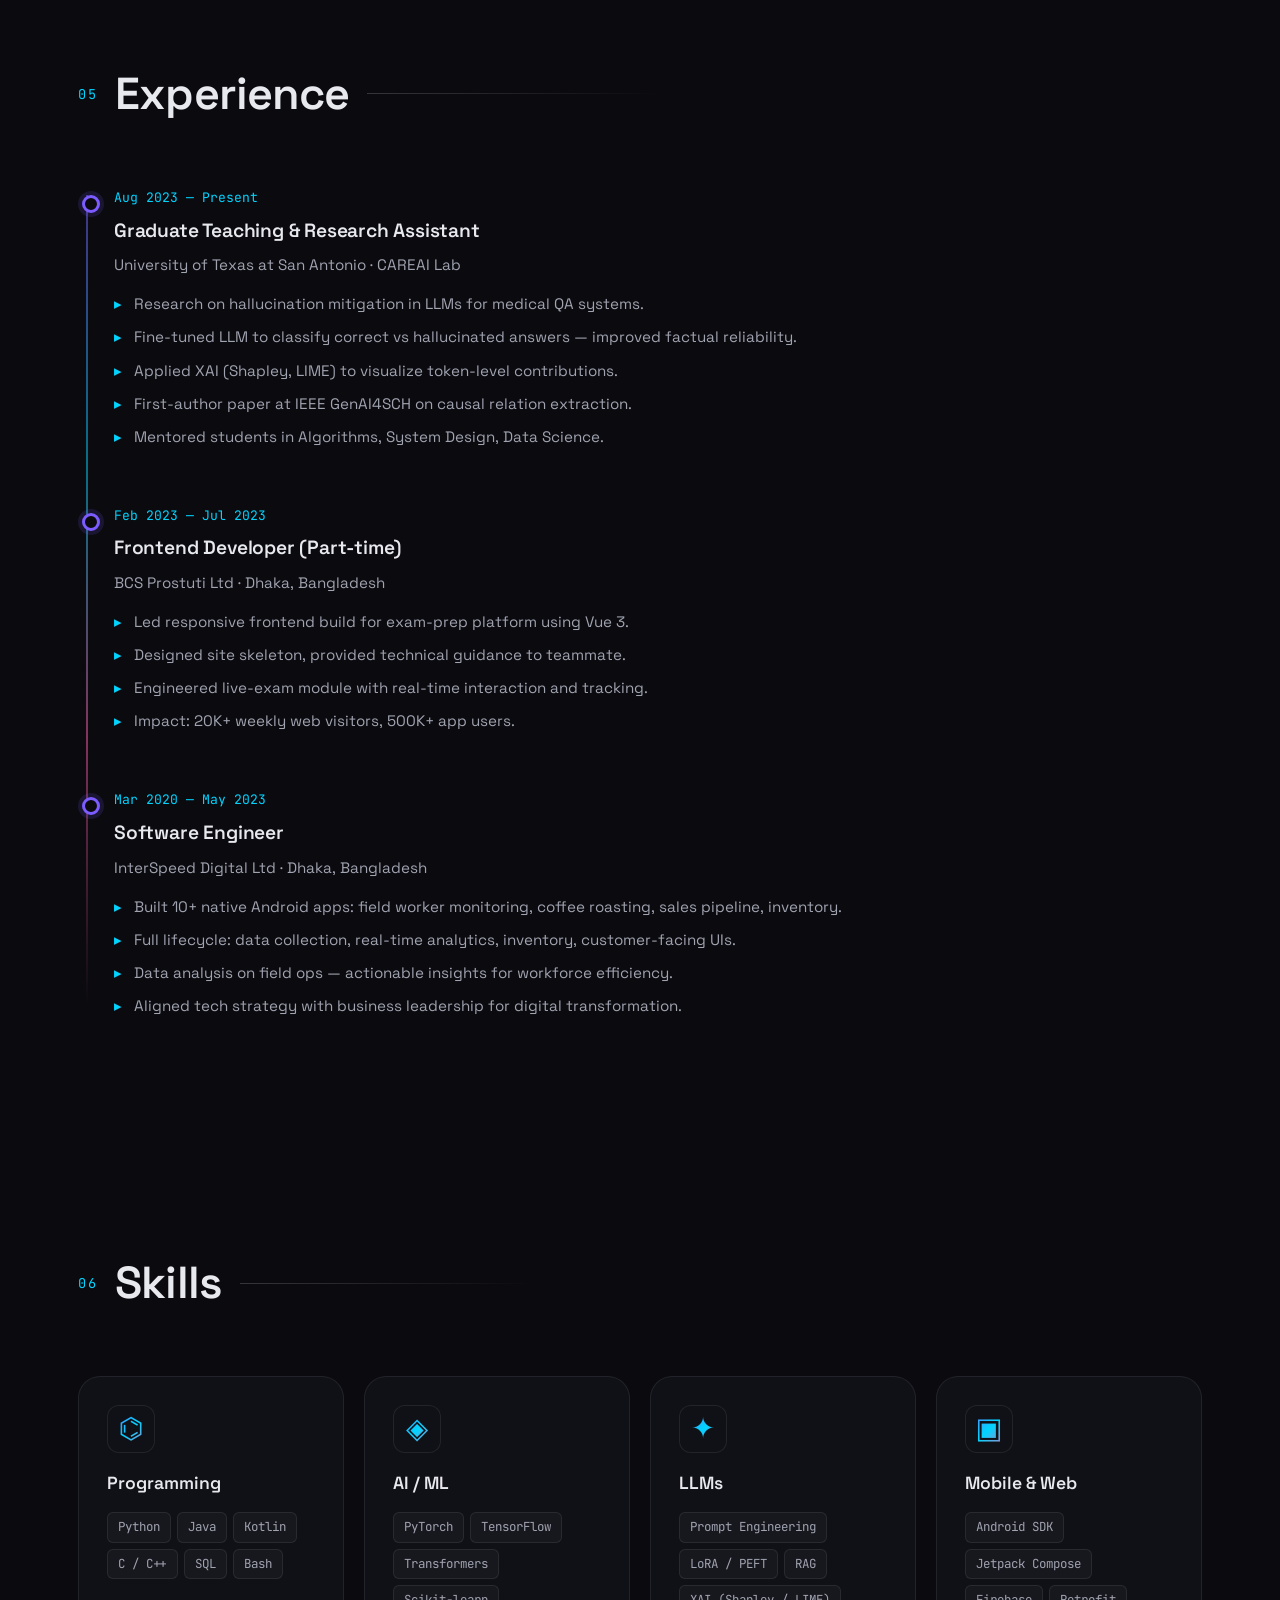
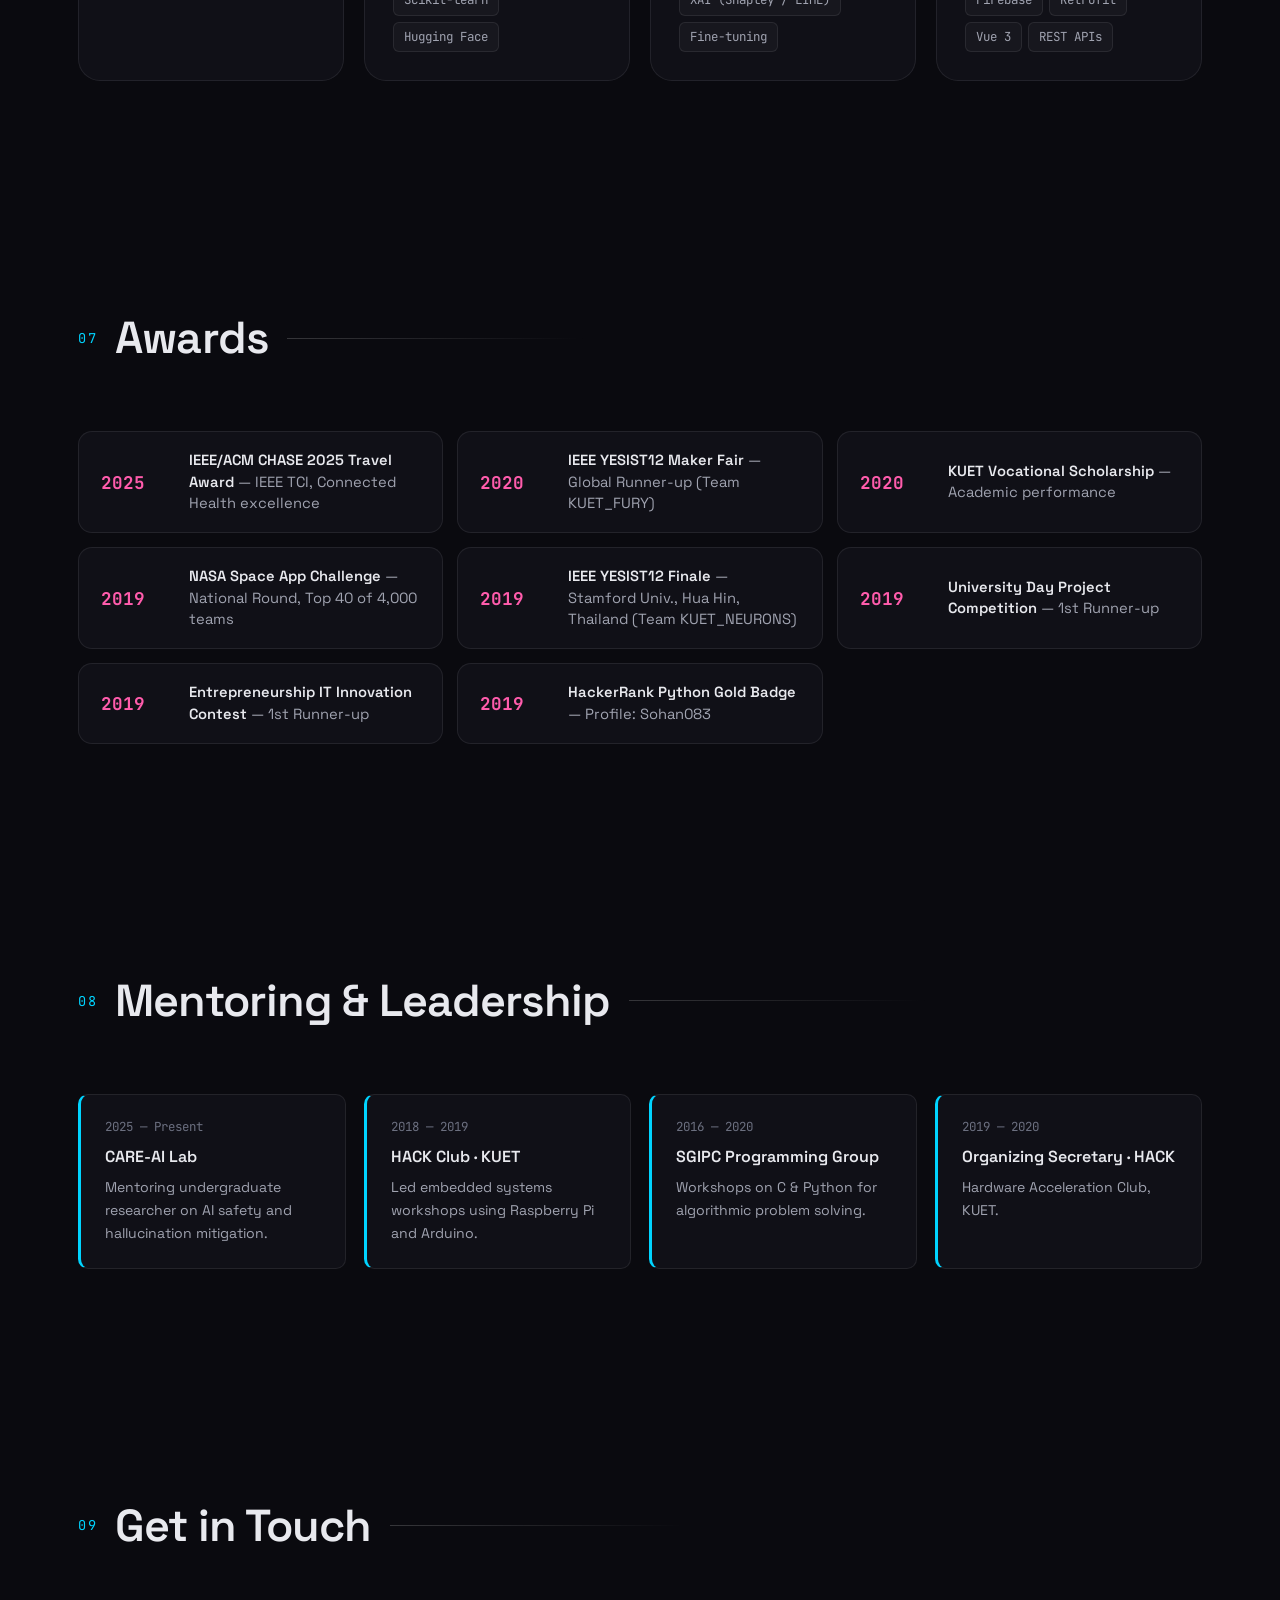
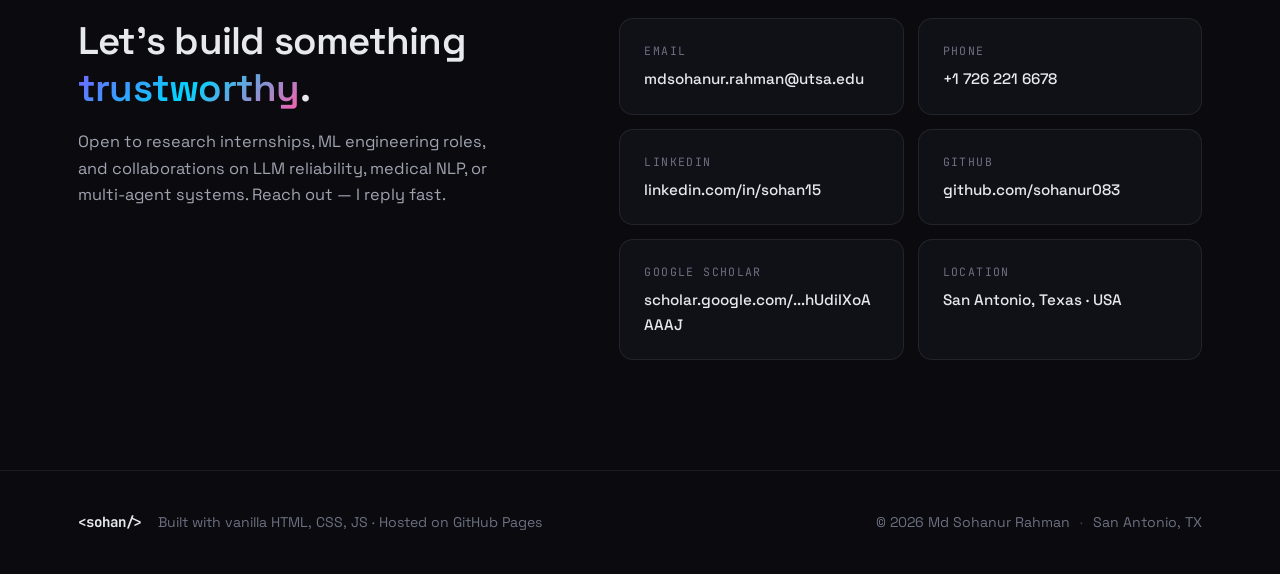
==== commit 9ecfd847: "Update Projects section: PyPI names for renamed packages" ====
--- a/index.html
+++ b/index.html
@@ -290,7 +290,7 @@
 
       <a href="https://github.com/sohanur083/prompt-optimizer" target="_blank" rel="noopener" class="project-card">
         <div class="project-icon">🎯</div>
-        <h3>prompt-optimizer</h3>
+        <h3>auto-prompt-optimizer</h3>
         <p>Automatic prompt search — meta-prompting + evolutionary + A/B eval. DSPy / APE / OPRO alternative with a one-line API.</p>
         <div class="project-stack">
           <span>Python</span><span>CLI</span><span>Prompt Engineering</span>
@@ -303,7 +303,7 @@
 
       <a href="https://github.com/sohanur083/rag-eval-kit" target="_blank" rel="noopener" class="project-card">
         <div class="project-icon">📚</div>
-        <h3>rag-eval-kit</h3>
+        <h3>rag-eval-pro</h3>
         <p>Rigorous RAG evaluation: retrieval + generation metrics + HTML reports. Ragas / TruLens alternative.</p>
         <div class="project-stack">
           <span>Python</span><span>RAG</span><span>Benchmark</span><span>LangChain</span>
